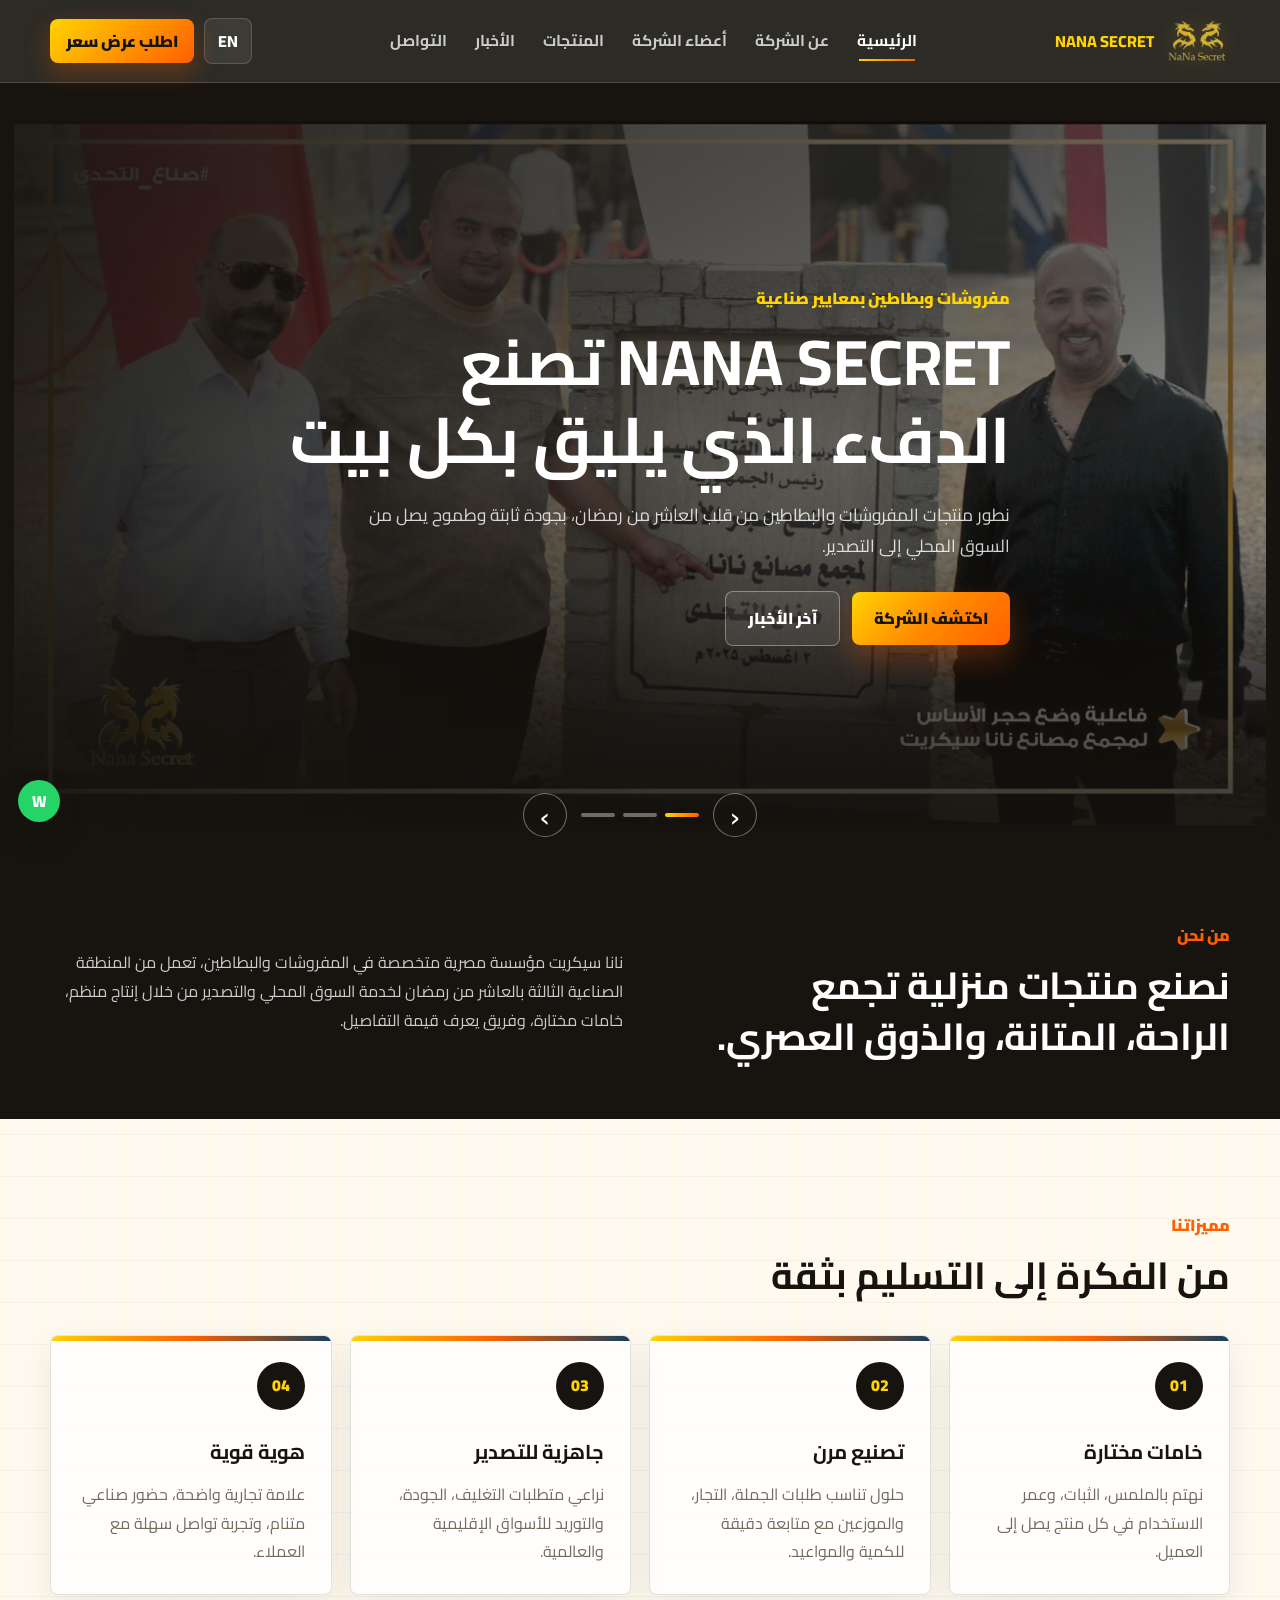
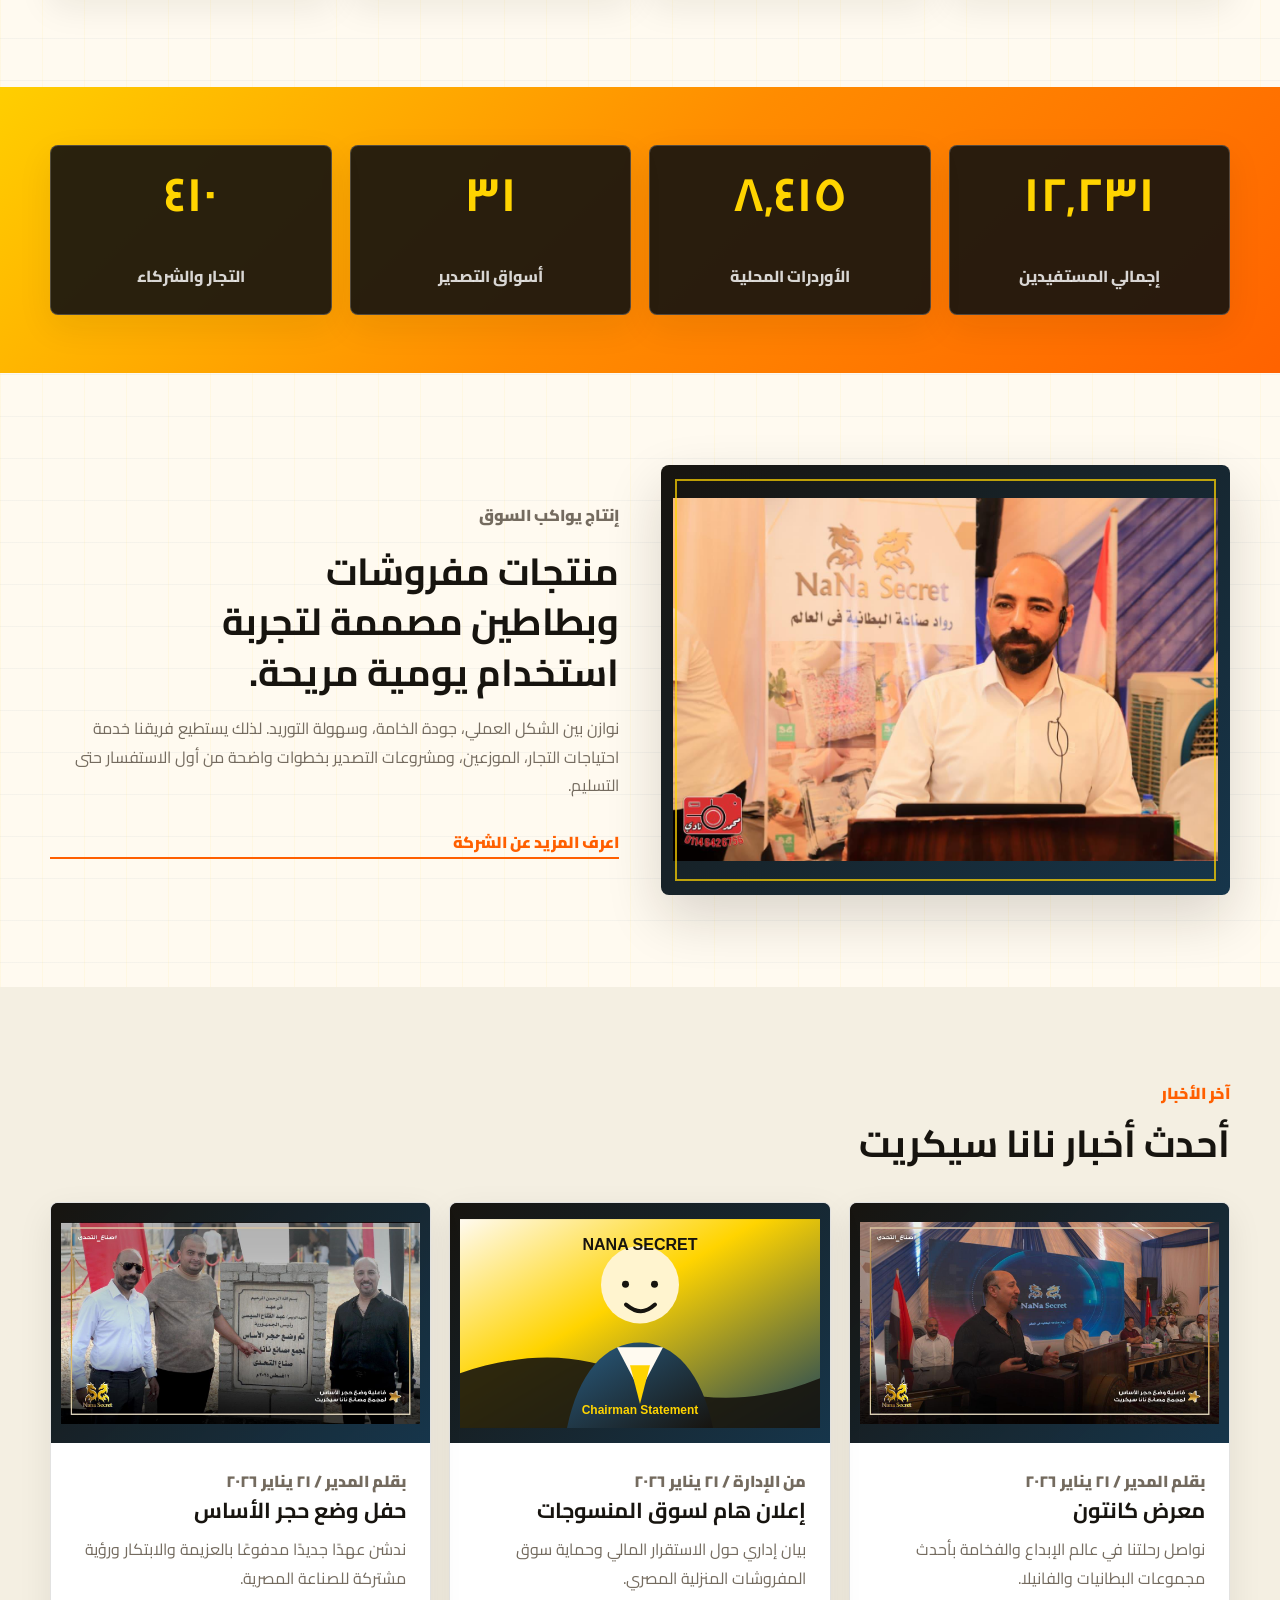
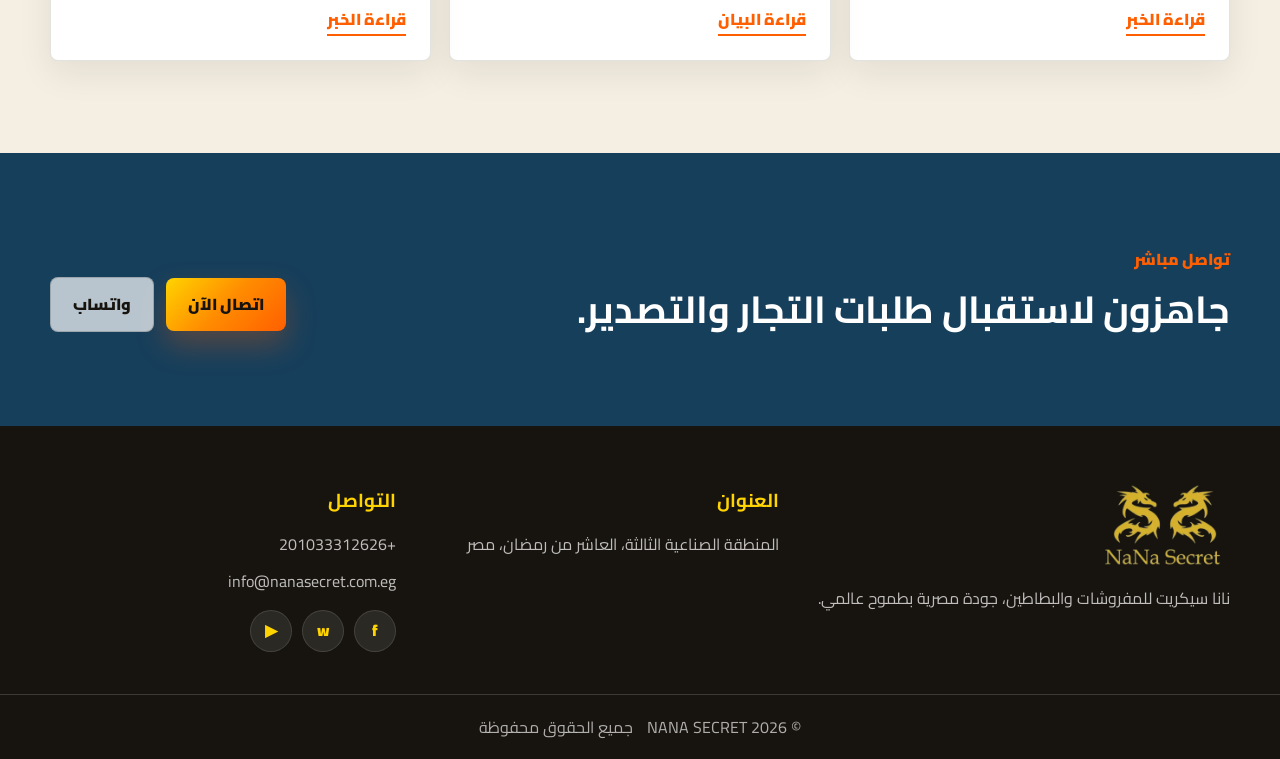
==== index.html @ f5d18d55 "Add files via upload" ====
﻿<!DOCTYPE html>
<html lang="ar" dir="rtl">
<head>
  <meta charset="UTF-8">
  <meta name="viewport" content="width=device-width, initial-scale=1.0">
  <meta name="description" content="NANA SECRET home textiles and blankets manufacturer in Egypt.">
  <title>NANA SECRET | الرئيسية</title>
  <link rel="icon" href="assets/images/logo.webp" type="image/webp">
  <link rel="stylesheet" href="assets/css/styles.css">
</head>
<body data-page="home">
  <a class="skip-link" href="#main" data-ar="تخطي إلى المحتوى" data-en="Skip to content">تخطي إلى المحتوى</a>

  <header class="site-header" data-site-header>
    <nav class="nav container" aria-label="Primary navigation">
      <a class="brand" href="index.html" aria-label="NANA SECRET home">
        <img src="assets/images/logo.webp" alt="NANA SECRET logo">
        <span>NANA SECRET</span>
      </a>

      <button class="menu-toggle" type="button" aria-controls="primary-menu" aria-expanded="false" data-menu-toggle>
        <span></span>
        <span></span>
        <span></span>
      </button>

      <div class="nav-panel" id="primary-menu" data-nav-panel>
        <a class="nav-link active" href="index.html" data-ar="الرئيسية" data-en="Home">الرئيسية</a>
        <a class="nav-link" href="about.html" data-ar="عن الشركة" data-en="About">عن الشركة</a>
        <a class="nav-link" href="team.html" data-ar="أعضاء الشركة" data-en="Team">أعضاء الشركة</a>
        <a class="nav-link" href="products.html" data-ar="المنتجات" data-en="Products">المنتجات</a>
        <a class="nav-link" href="news.html" data-ar="الأخبار" data-en="News">الأخبار</a>
        <a class="nav-link" href="contact.html" data-ar="التواصل" data-en="Contact">التواصل</a>
      </div>

      <div class="nav-actions">
        <button class="lang-toggle" type="button" data-lang-toggle aria-label="Switch language">
          <span data-lang-label>EN</span>
        </button>
        <a class="nav-cta" href="contact.html" data-ar="اطلب عرض سعر" data-en="Request quote">اطلب عرض سعر</a>
      </div>
    </nav>
  </header>

  <main id="main">
    <section class="hero-slider" aria-label="NANA SECRET highlights" data-slider>
      <div class="hero-slide is-active" style="--hero-image: url('assets/images/event-1.jpg')">
        <img src="assets/images/event-1.jpg" alt="NANA SECRET foundation stone ceremony">
        <div class="hero-shade"></div>
        <div class="container hero-content reveal">
          <p class="eyebrow" data-ar="مفروشات وبطاطين بمعايير صناعية" data-en="Home textiles with industrial precision">مفروشات وبطاطين بمعايير صناعية</p>
          <h1 data-ar="NANA SECRET تصنع الدفء الذي يليق بكل بيت" data-en="NANA SECRET crafts warmth for every home">NANA SECRET تصنع الدفء الذي يليق بكل بيت</h1>
          <p class="hero-copy" data-ar="نطور منتجات المفروشات والبطاطين من قلب العاشر من رمضان، بجودة ثابتة وطموح يصل من السوق المحلي إلى التصدير." data-en="From 10th of Ramadan City, we develop bedding and blanket products with consistent quality and export-ready ambition.">نطور منتجات المفروشات والبطاطين من قلب العاشر من رمضان، بجودة ثابتة وطموح يصل من السوق المحلي إلى التصدير.</p>
          <div class="hero-actions">
            <a class="button primary" href="about.html" data-ar="اكتشف الشركة" data-en="Discover us">اكتشف الشركة</a>
            <a class="button ghost" href="news.html" data-ar="آخر الأخبار" data-en="Latest news">آخر الأخبار</a>
          </div>
        </div>
      </div>

      <div class="hero-slide" style="--hero-image: url('assets/images/event-2.jpg')">
        <img src="assets/images/event-2.jpg" alt="NANA SECRET industrial event presentation">
        <div class="hero-shade"></div>
        <div class="container hero-content">
          <p class="eyebrow" data-ar="رؤية توسع محلية ودولية" data-en="A vision for local and international growth">رؤية توسع محلية ودولية</p>
          <h1 data-ar="مجمع صناعي جديد يدعم مستقبل النسيج المصري" data-en="A new industrial complex supporting Egyptian textiles">مجمع صناعي جديد يدعم مستقبل النسيج المصري</h1>
          <p class="hero-copy" data-ar="نستثمر في الطاقة الإنتاجية، الجودة، وسلاسل التوريد لخدمة التجار والعملاء داخل مصر وخارجها." data-en="We invest in capacity, quality, and supply chains to serve traders and customers in Egypt and abroad.">نستثمر في الطاقة الإنتاجية، الجودة، وسلاسل التوريد لخدمة التجار والعملاء داخل مصر وخارجها.</p>
          <div class="hero-actions">
            <a class="button primary" href="contact.html" data-ar="تواصل معنا" data-en="Contact us">تواصل معنا</a>
            <a class="button ghost" href="#features" data-ar="مميزاتنا" data-en="Our strengths">مميزاتنا</a>
          </div>
        </div>
      </div>

      <div class="hero-slide" style="--hero-image: url('assets/images/event-8.jpg')">
        <img src="assets/images/event-8.jpg" alt="NANA SECRET event entrance">
        <div class="hero-shade"></div>
        <div class="container hero-content">
          <p class="eyebrow" data-ar="جودة تليق باسم نانا سيكريت" data-en="Quality worthy of NANA SECRET">جودة تليق باسم نانا سيكريت</p>
          <h1 data-ar="تصميمات عصرية وخدمة مرنة للتجار والموزعين" data-en="Modern designs and flexible service for traders">تصميمات عصرية وخدمة مرنة للتجار والموزعين</h1>
          <p class="hero-copy" data-ar="نقرب المنتج المناسب من العميل المناسب، بتوريد سريع وحلول تصنيع تناسب احتياج السوق." data-en="We connect the right product to the right customer through fast supply and market-fit manufacturing solutions.">نقرب المنتج المناسب من العميل المناسب، بتوريد سريع وحلول تصنيع تناسب احتياج السوق.</p>
          <div class="hero-actions">
            <a class="button primary" href="contact.html" data-ar="ابدأ التعاون" data-en="Start partnership">ابدأ التعاون</a>
            <a class="button ghost" href="about.html" data-ar="تعرف علينا" data-en="Learn more">تعرف علينا</a>
          </div>
        </div>
      </div>

      <div class="hero-controls" aria-label="Slider controls">
        <button class="slider-arrow" type="button" data-slider-prev aria-label="Previous slide">‹</button>
        <div class="slider-dots" data-slider-dots></div>
        <button class="slider-arrow" type="button" data-slider-next aria-label="Next slide">›</button>
      </div>
    </section>

    <section class="section intro-band">
      <div class="container intro-grid">
        <div class="intro-copy reveal">
          <p class="section-kicker" data-ar="من نحن" data-en="Who we are">من نحن</p>
          <h2 data-ar="نصنع منتجات منزلية تجمع الراحة، المتانة، والذوق العصري." data-en="We make home textile products that combine comfort, durability, and modern taste.">نصنع منتجات منزلية تجمع الراحة، المتانة، والذوق العصري.</h2>
        </div>
        <p class="intro-text reveal" data-ar="نانا سيكريت مؤسسة مصرية متخصصة في المفروشات والبطاطين، تعمل من المنطقة الصناعية الثالثة بالعاشر من رمضان لخدمة السوق المحلي والتصدير من خلال إنتاج منظم، خامات مختارة، وفريق يعرف قيمة التفاصيل." data-en="NANA SECRET is an Egyptian company specializing in bedding and blankets, operating from the Third Industrial Area in 10th of Ramadan City to serve local and export markets through disciplined production, selected materials, and a detail-driven team.">نانا سيكريت مؤسسة مصرية متخصصة في المفروشات والبطاطين، تعمل من المنطقة الصناعية الثالثة بالعاشر من رمضان لخدمة السوق المحلي والتصدير من خلال إنتاج منظم، خامات مختارة، وفريق يعرف قيمة التفاصيل.</p>
      </div>
    </section>

    <section class="section" id="features">
      <div class="container">
        <div class="section-heading reveal">
          <p class="section-kicker" data-ar="مميزاتنا" data-en="Our strengths">مميزاتنا</p>
          <h2 data-ar="من الفكرة إلى التسليم بثقة" data-en="From concept to delivery with confidence">من الفكرة إلى التسليم بثقة</h2>
        </div>

        <div class="feature-grid">
          <article class="feature-card reveal">
            <span class="feature-icon">01</span>
            <h3 data-ar="خامات مختارة" data-en="Selected materials">خامات مختارة</h3>
            <p data-ar="نهتم بالملمس، الثبات، وعمر الاستخدام في كل منتج يصل إلى العميل." data-en="We care about touch, consistency, and long product life in every item delivered.">نهتم بالملمس، الثبات، وعمر الاستخدام في كل منتج يصل إلى العميل.</p>
          </article>
          <article class="feature-card reveal">
            <span class="feature-icon">02</span>
            <h3 data-ar="تصنيع مرن" data-en="Flexible manufacturing">تصنيع مرن</h3>
            <p data-ar="حلول تناسب طلبات الجملة، التجار، والموزعين مع متابعة دقيقة للكمية والمواعيد." data-en="Solutions for wholesale, traders, and distributors with close tracking of quantity and dates.">حلول تناسب طلبات الجملة، التجار، والموزعين مع متابعة دقيقة للكمية والمواعيد.</p>
          </article>
          <article class="feature-card reveal">
            <span class="feature-icon">03</span>
            <h3 data-ar="جاهزية للتصدير" data-en="Export readiness">جاهزية للتصدير</h3>
            <p data-ar="نراعي متطلبات التغليف، الجودة، والتوريد للأسواق الإقليمية والعالمية." data-en="We support packaging, quality, and supply requirements for regional and global markets.">نراعي متطلبات التغليف، الجودة، والتوريد للأسواق الإقليمية والعالمية.</p>
          </article>
          <article class="feature-card reveal">
            <span class="feature-icon">04</span>
            <h3 data-ar="هوية قوية" data-en="Strong identity">هوية قوية</h3>
            <p data-ar="علامة تجارية واضحة، حضور صناعي متنام، وتجربة تواصل سهلة مع العملاء." data-en="A clear brand, growing industrial presence, and simple communication with customers.">علامة تجارية واضحة، حضور صناعي متنام، وتجربة تواصل سهلة مع العملاء.</p>
          </article>
        </div>
      </div>
    </section>

    <section class="stats-section section">
      <div class="container stats-grid">
        <div class="stat-card reveal">
          <strong class="counter" data-target="12500">0</strong>
          <span data-ar="إجمالي المستفيدين" data-en="Total beneficiaries">إجمالي المستفيدين</span>
        </div>
        <div class="stat-card reveal">
          <strong class="counter" data-target="8600">0</strong>
          <span data-ar="الأوردرات المحلية" data-en="Local orders">الأوردرات المحلية</span>
        </div>
        <div class="stat-card reveal">
          <strong class="counter" data-target="32">0</strong>
          <span data-ar="أسواق التصدير" data-en="Export markets">أسواق التصدير</span>
        </div>
        <div class="stat-card reveal">
          <strong class="counter" data-target="420">0</strong>
          <span data-ar="التجار والشركاء" data-en="Traders and partners">التجار والشركاء</span>
        </div>
      </div>
    </section>

    <section class="section">
      <div class="container split-section">
        <div class="split-media reveal">
          <img src="assets/images/event-3.jpg" alt="NANA SECRET presentation">
        </div>
        <div class="split-copy reveal">
          <p class="section-kicker" data-ar="إنتاج يواكب السوق" data-en="Production that follows the market">إنتاج يواكب السوق</p>
          <h2 data-ar="منتجات مفروشات وبطاطين مصممة لتجربة استخدام يومية مريحة." data-en="Bedding and blanket products designed for everyday comfort.">منتجات مفروشات وبطاطين مصممة لتجربة استخدام يومية مريحة.</h2>
          <p data-ar="نوازن بين الشكل العملي، جودة الخامة، وسهولة التوريد. لذلك يستطيع فريقنا خدمة احتياجات التجار، الموزعين، ومشروعات التصدير بخطوات واضحة من أول الاستفسار حتى التسليم." data-en="We balance practical design, material quality, and ease of supply. That lets our team support traders, distributors, and export projects from the first inquiry to final delivery.">نوازن بين الشكل العملي، جودة الخامة، وسهولة التوريد. لذلك يستطيع فريقنا خدمة احتياجات التجار، الموزعين، ومشروعات التصدير بخطوات واضحة من أول الاستفسار حتى التسليم.</p>
          <a class="text-link" href="about.html" data-ar="اعرف المزيد عن الشركة" data-en="More about the company">اعرف المزيد عن الشركة</a>
        </div>
      </div>
    </section>

    <section class="section news-preview">
      <div class="container">
        <div class="section-heading reveal">
          <p class="section-kicker" data-ar="آخر الأخبار" data-en="Latest news">آخر الأخبار</p>
          <h2 data-ar="أحدث أخبار نانا سيكريت" data-en="Latest NANA SECRET updates">أحدث أخبار نانا سيكريت</h2>
        </div>

        <div class="latest-news-grid">
          <article class="latest-news-card reveal">
            <img src="assets/images/event-2.jpg" alt="NANA SECRET Canton Fair">
            <div>
              <p class="meta" data-ar="بقلم المدير / ٢١ يناير ٢٠٢٦" data-en="By Manager / January 21, 2026">بقلم المدير / ٢١ يناير ٢٠٢٦</p>
              <h3 data-ar="معرض كانتون" data-en="Canton Fair">معرض كانتون</h3>
              <p data-ar="نواصل رحلتنا في عالم الإبداع والفخامة بأحدث مجموعات البطانيات والفانيلا." data-en="We continue our journey of creativity and luxury with the latest blanket and flannel collections.">نواصل رحلتنا في عالم الإبداع والفخامة بأحدث مجموعات البطانيات والفانيلا.</p>
              <a class="text-link" href="news.html#canton-fair" data-ar="قراءة الخبر" data-en="Read story">قراءة الخبر</a>
            </div>
          </article>

          <article class="latest-news-card reveal">
            <img src="assets/images/news-chairman.svg" alt="NANA SECRET market statement">
            <div>
              <p class="meta" data-ar="من الإدارة / ٢١ يناير ٢٠٢٦" data-en="From Management / January 21, 2026">من الإدارة / ٢١ يناير ٢٠٢٦</p>
              <h3 data-ar="إعلان هام لسوق المنسوجات" data-en="Important market announcement">إعلان هام لسوق المنسوجات</h3>
              <p data-ar="بيان إداري حول الاستقرار المالي وحماية سوق المفروشات المنزلية المصري." data-en="A management statement on financial stability and protecting Egypt's home furnishings market.">بيان إداري حول الاستقرار المالي وحماية سوق المفروشات المنزلية المصري.</p>
              <a class="text-link" href="news.html#market-statement" data-ar="قراءة البيان" data-en="Read statement">قراءة البيان</a>
            </div>
          </article>

          <article class="latest-news-card reveal">
            <img src="assets/images/event-1.jpg" alt="Foundation stone ceremony">
            <div>
              <p class="meta" data-ar="بقلم المدير / ٢١ يناير ٢٠٢٦" data-en="By Manager / January 21, 2026">بقلم المدير / ٢١ يناير ٢٠٢٦</p>
              <h3 data-ar="حفل وضع حجر الأساس" data-en="Foundation stone ceremony">حفل وضع حجر الأساس</h3>
              <p data-ar="ندشن عهدًا جديدًا مدفوعًا بالعزيمة والابتكار ورؤية مشتركة للصناعة المصرية." data-en="Launching a new era driven by determination, innovation, and a shared vision for Egyptian industry.">ندشن عهدًا جديدًا مدفوعًا بالعزيمة والابتكار ورؤية مشتركة للصناعة المصرية.</p>
              <a class="text-link" href="news.html#foundation-stone" data-ar="قراءة الخبر" data-en="Read story">قراءة الخبر</a>
            </div>
          </article>
        </div>
      </div>
    </section>

    <section class="section contact-strip">
      <div class="container contact-strip-inner reveal">
        <div>
          <p class="section-kicker" data-ar="تواصل مباشر" data-en="Direct contact">تواصل مباشر</p>
          <h2 data-ar="جاهزون لاستقبال طلبات التجار والتصدير." data-en="Ready for traders and export inquiries.">جاهزون لاستقبال طلبات التجار والتصدير.</h2>
        </div>
        <div class="contact-strip-actions">
          <a class="button primary" href="tel:+201033312626" data-ar="اتصال الآن" data-en="Call now">اتصال الآن</a>
          <a class="button ghost-dark" href="https://wa.me/201091597606" target="_blank" rel="noopener" data-ar="واتساب" data-en="WhatsApp">واتساب</a>
        </div>
      </div>
    </section>
  </main>

  <footer class="site-footer">
    <div class="container footer-grid">
      <div class="footer-brand">
        <img src="assets/images/logo.webp" alt="NANA SECRET logo">
        <p data-ar="نانا سيكريت للمفروشات والبطاطين، جودة مصرية بطموح عالمي." data-en="NANA SECRET for bedding and blankets, Egyptian quality with global ambition.">نانا سيكريت للمفروشات والبطاطين، جودة مصرية بطموح عالمي.</p>
      </div>
      <div>
        <h3 data-ar="العنوان" data-en="Address">العنوان</h3>
        <p data-ar="المنطقة الصناعية الثالثة، العاشر من رمضان، مصر" data-en="8, Al Sheriff Section, Third Industrial Area, 10th of Ramadan, Al Sharqia, Egypt">المنطقة الصناعية الثالثة، العاشر من رمضان، مصر</p>
      </div>
      <div>
        <h3 data-ar="التواصل" data-en="Contact">التواصل</h3>
        <p><a href="tel:+201033312626">+201033312626</a></p>
        <p><a href="mailto:info@nanasecret.com.eg">info@nanasecret.com.eg</a></p>
        <div class="socials" aria-label="Social links">
          <a href="https://www.facebook.com/nana.secret.eg?locale=ar_AR" target="_blank" rel="noopener" aria-label="Facebook"><span>f</span></a>
          <a href="https://wa.me/201091597606" target="_blank" rel="noopener" aria-label="WhatsApp"><span>w</span></a>
          <a href="https://www.youtube.com/@emad565658" target="_blank" rel="noopener" aria-label="YouTube"><span>▶</span></a>
        </div>
      </div>
    </div>
    <div class="footer-bottom">
      <span>© <span data-year></span> NANA SECRET</span>
      <span data-ar="جميع الحقوق محفوظة" data-en="All rights reserved">جميع الحقوق محفوظة</span>
    </div>
  </footer>

  <a class="whatsapp-float" href="https://wa.me/201091597606" target="_blank" rel="noopener" aria-label="WhatsApp">W</a>
  <button class="scroll-top" type="button" data-scroll-top aria-label="Back to top">↑</button>

  <script src="assets/js/main.js"></script>
</body>
</html>
---- assets/css/styles.css ----
@import url("https://fonts.googleapis.com/css2?family=Cairo:wght@400;500;600;700;800;900&display=swap");

:root {
  --gold: #ffd400;
  --amber: #ffc300;
  --orange: #ff8c00;
  --deep-orange: #ff5f00;
  --ink: #17140f;
  --ink-soft: #2b261c;
  --blue-ink: #163f5c;
  --paper: #fffaf0;
  --paper-strong: #ffffff;
  --muted: #746b5f;
  --line: rgba(23, 20, 15, 0.12);
  --line-light: rgba(255, 255, 255, 0.16);
  --shadow: 0 22px 55px rgba(23, 20, 15, 0.16);
  --radius: 8px;
  --container: 1180px;
  --header-height: 82px;
}

*,
*::before,
*::after {
  box-sizing: border-box;
}

html {
  scroll-behavior: smooth;
}

body {
  margin: 0;
  font-family: "Cairo", "Tajawal", "Noto Kufi Arabic", "Segoe UI", Tahoma, Arial, sans-serif;
  color: var(--ink);
  background:
    linear-gradient(90deg, rgba(255, 212, 0, 0.06) 1px, transparent 1px),
    linear-gradient(180deg, rgba(22, 63, 92, 0.04) 1px, transparent 1px),
    var(--paper);
  background-size: 42px 42px, 42px 42px, auto;
  line-height: 1.8;
  overflow-x: hidden;
  letter-spacing: 0;
  text-rendering: optimizeLegibility;
  -webkit-font-smoothing: antialiased;
  -moz-osx-font-smoothing: grayscale;
}

body.lang-en {
  font-family: "Segoe UI", Arial, sans-serif;
}

body.modal-open,
body.nav-open {
  overflow: hidden;
}

img {
  max-width: 100%;
  display: block;
}

a {
  color: inherit;
  text-decoration: none;
}

button,
input,
textarea {
  font: inherit;
}

button {
  cursor: pointer;
}

.container {
  width: min(calc(100% - 32px), var(--container));
  margin-inline: auto;
}

.skip-link {
  position: fixed;
  inset-inline-start: 16px;
  top: 12px;
  z-index: 1000;
  transform: translateY(-140%);
  background: var(--ink);
  color: var(--gold);
  padding: 10px 16px;
  border-radius: var(--radius);
}

.skip-link:focus {
  transform: translateY(0);
}

.site-header {
  position: sticky;
  top: 0;
  z-index: 100;
  min-height: var(--header-height);
  background: rgba(23, 20, 15, 0.9);
  color: #fff;
  border-bottom: 1px solid var(--line-light);
  backdrop-filter: blur(18px);
  -webkit-backdrop-filter: blur(18px);
}

.site-header.is-scrolled {
  box-shadow: 0 12px 35px rgba(0, 0, 0, 0.22);
}

.nav {
  min-height: var(--header-height);
  display: flex;
  align-items: center;
  justify-content: space-between;
  gap: 16px;
}

.brand {
  display: inline-flex;
  align-items: center;
  gap: 12px;
  min-width: max-content;
  font-weight: 800;
  color: var(--gold);
}

.brand img {
  width: 64px;
  height: 48px;
  object-fit: contain;
  filter: drop-shadow(0 4px 12px rgba(255, 212, 0, 0.22));
}

.brand span {
  font-size: 1rem;
  line-height: 1;
}

.nav-panel {
  display: flex;
  align-items: center;
  justify-content: center;
  gap: 6px;
  flex: 1;
}

.nav-link {
  position: relative;
  padding: 10px 11px;
  color: rgba(255, 255, 255, 0.76);
  font-weight: 700;
  font-size: 0.98rem;
  transition: color 0.25s ease;
}

.nav-link::after {
  content: "";
  position: absolute;
  inset-inline: 13px;
  bottom: 4px;
  height: 2px;
  background: linear-gradient(90deg, var(--gold), var(--deep-orange));
  transform: scaleX(0);
  transform-origin: center;
  transition: transform 0.25s ease;
}

.nav-link:hover,
.nav-link.active {
  color: #fff;
}

.nav-link:hover::after,
.nav-link.active::after {
  transform: scaleX(1);
}

.nav-actions {
  display: flex;
  align-items: center;
  gap: 10px;
}

.lang-toggle,
.menu-toggle {
  border: 1px solid var(--line-light);
  background: rgba(255, 255, 255, 0.08);
  color: #fff;
}

.lang-toggle {
  min-width: 48px;
  min-height: 42px;
  padding: 8px 12px;
  border-radius: var(--radius);
  font-weight: 800;
}

.menu-toggle {
  display: none;
  width: 46px;
  height: 42px;
  border-radius: var(--radius);
  align-items: center;
  justify-content: center;
  flex-direction: column;
  gap: 5px;
}

.menu-toggle span {
  width: 20px;
  height: 2px;
  background: #fff;
  transition: transform 0.25s ease, opacity 0.25s ease;
}

.nav-open .menu-toggle span:nth-child(1) {
  transform: translateY(7px) rotate(45deg);
}

.nav-open .menu-toggle span:nth-child(2) {
  opacity: 0;
}

.nav-open .menu-toggle span:nth-child(3) {
  transform: translateY(-7px) rotate(-45deg);
}

.nav-cta {
  min-height: 42px;
  display: inline-flex;
  align-items: center;
  justify-content: center;
  padding: 8px 16px;
  border-radius: var(--radius);
  background: linear-gradient(135deg, var(--gold), var(--deep-orange));
  color: var(--ink);
  font-weight: 900;
  box-shadow: 0 10px 26px rgba(255, 95, 0, 0.28);
}

.hero-slider {
  position: relative;
  min-height: 640px;
  height: calc(100vh - 46px);
  max-height: 780px;
  overflow: hidden;
  background: var(--ink);
}

.hero-slide {
  position: absolute;
  inset: 0;
  display: grid;
  align-items: center;
  opacity: 0;
  visibility: hidden;
  transition: opacity 0.9s ease, visibility 0.9s ease, transform 1.1s ease;
  transform: scale(1.02);
}

.hero-slide::before,
.page-hero::before {
  content: "";
  position: absolute;
  inset: -28px;
  background-image:
    linear-gradient(rgba(23, 20, 15, 0.42), rgba(23, 20, 15, 0.42)),
    var(--hero-image);
  background-size: cover;
  background-position: center;
  filter: blur(18px);
  transform: scale(1.04);
  opacity: 0.9;
}

.hero-slide.is-active {
  opacity: 1;
  visibility: visible;
  transform: scale(1);
}

.hero-slide img,
.page-hero img {
  position: absolute;
  inset: 0;
  width: 100%;
  height: 100%;
  object-fit: contain;
  object-position: center;
  padding: 14px;
  z-index: 1;
}

.hero-shade,
.page-hero-shade {
  position: absolute;
  inset: 0;
  z-index: 2;
  background:
    linear-gradient(90deg, rgba(23, 20, 15, 0.92), rgba(23, 20, 15, 0.56), rgba(23, 20, 15, 0.34)),
    linear-gradient(0deg, rgba(23, 20, 15, 0.74), rgba(23, 20, 15, 0.08) 54%, rgba(23, 20, 15, 0.35));
}

html[dir="ltr"] .hero-shade,
html[dir="ltr"] .page-hero-shade {
  background:
    linear-gradient(270deg, rgba(23, 20, 15, 0.92), rgba(23, 20, 15, 0.56), rgba(23, 20, 15, 0.34)),
    linear-gradient(0deg, rgba(23, 20, 15, 0.74), rgba(23, 20, 15, 0.08) 54%, rgba(23, 20, 15, 0.35));
}

.hero-content,
.page-hero-content {
  position: relative;
  z-index: 2;
  color: #fff;
  max-width: 740px;
  padding-block: 80px 96px;
}

.eyebrow,
.section-kicker,
.meta {
  color: var(--deep-orange);
  font-weight: 900;
  margin: 0 0 10px;
}

.hero-content .eyebrow,
.page-hero-content .eyebrow {
  color: var(--gold);
}

.hero-content h1,
.page-hero h1 {
  margin: 0;
  font-size: 4rem;
  line-height: 1.22;
  text-wrap: balance;
}

.hero-copy {
  max-width: 650px;
  color: rgba(255, 255, 255, 0.82);
  font-size: 1.08rem;
  margin: 20px 0 0;
}

.hero-actions,
.contact-strip-actions {
  display: flex;
  align-items: center;
  gap: 12px;
  flex-wrap: wrap;
  margin-top: 30px;
}

.button {
  min-height: 48px;
  display: inline-flex;
  align-items: center;
  justify-content: center;
  gap: 8px;
  border: 0;
  border-radius: var(--radius);
  padding: 12px 22px;
  font-weight: 900;
  transition: transform 0.25s ease, box-shadow 0.25s ease, background 0.25s ease;
}

.button:hover {
  transform: translateY(-2px);
}

.button.primary {
  color: var(--ink);
  background: linear-gradient(135deg, var(--gold), var(--orange), var(--deep-orange));
  box-shadow: 0 14px 30px rgba(255, 95, 0, 0.28);
}

.button.secondary {
  color: #fff;
  background: var(--ink);
}

.button.ghost {
  color: #fff;
  border: 1px solid rgba(255, 255, 255, 0.35);
  background: rgba(255, 255, 255, 0.08);
}

.button.ghost-dark {
  color: var(--ink);
  border: 1px solid rgba(23, 20, 15, 0.18);
  background: rgba(255, 255, 255, 0.7);
}

.text-link {
  display: inline-flex;
  color: var(--deep-orange);
  font-weight: 900;
  border-bottom: 2px solid currentColor;
  margin-top: 12px;
}

.hero-controls {
  position: absolute;
  z-index: 4;
  inset-inline: 0;
  bottom: 26px;
  display: flex;
  align-items: center;
  justify-content: center;
  gap: 14px;
}

.slider-arrow {
  width: 44px;
  height: 44px;
  border-radius: 50%;
  border: 1px solid rgba(255, 255, 255, 0.38);
  color: #fff;
  background: rgba(23, 20, 15, 0.45);
  font-size: 2rem;
  line-height: 1;
}

.slider-dots {
  display: flex;
  gap: 8px;
}

.slider-dot {
  width: 34px;
  height: 4px;
  border: 0;
  border-radius: 999px;
  background: rgba(255, 255, 255, 0.38);
  padding: 0;
}

.slider-dot.is-active {
  background: linear-gradient(90deg, var(--gold), var(--deep-orange));
}

.section {
  padding: 92px 0;
}

.intro-band {
  background: var(--ink);
  color: #fff;
  padding: 58px 0;
}

.intro-grid {
  display: grid;
  grid-template-columns: 1fr 1fr;
  gap: 34px;
  align-items: center;
}

.intro-copy h2,
.section-heading h2,
.split-copy h2,
.contact-strip h2,
.contact-details h2,
.contact-form h2 {
  margin: 0;
  line-height: 1.35;
  font-size: 2.35rem;
  text-wrap: balance;
}

.intro-text {
  margin: 0;
  color: rgba(255, 255, 255, 0.78);
}

.section-heading {
  max-width: 760px;
  margin-bottom: 34px;
}

.feature-grid,
.cards-three,
.stats-grid {
  display: grid;
  gap: 18px;
}

.feature-grid {
  grid-template-columns: repeat(4, 1fr);
}

.feature-card,
.value-card,
.stat-card,
.article-card,
.article-aside,
.contact-form,
.map-card,
.contact-list a {
  border-radius: var(--radius);
  border: 1px solid var(--line);
  background: rgba(255, 255, 255, 0.82);
  box-shadow: 0 12px 35px rgba(23, 20, 15, 0.08);
}

.feature-card,
.value-card {
  padding: 26px;
  min-height: 260px;
  position: relative;
  overflow: hidden;
}

.feature-card::before,
.value-card::before {
  content: "";
  position: absolute;
  inset-inline: 0;
  top: 0;
  height: 5px;
  background: linear-gradient(90deg, var(--gold), var(--deep-orange), var(--blue-ink));
}

.feature-icon {
  width: 48px;
  height: 48px;
  display: inline-flex;
  align-items: center;
  justify-content: center;
  border-radius: 50%;
  background: var(--ink);
  color: var(--gold);
  font-weight: 900;
  margin-bottom: 24px;
}

.feature-card h3,
.value-card h3,
.timeline-item h3 {
  margin: 0 0 10px;
  font-size: 1.25rem;
}

.feature-card p,
.value-card p,
.timeline-item p,
.split-copy p,
.contact-details p,
.article-card p,
.article-aside p {
  color: var(--muted);
  margin: 0;
}

.stats-section {
  background:
    linear-gradient(135deg, rgba(255, 212, 0, 0.92), rgba(255, 140, 0, 0.92), rgba(255, 95, 0, 0.92)),
    var(--orange);
  padding: 58px 0;
}

.stats-grid {
  grid-template-columns: repeat(4, 1fr);
}

.stat-card {
  min-height: 170px;
  display: grid;
  place-items: center;
  text-align: center;
  background: rgba(23, 20, 15, 0.92);
  color: #fff;
  border-color: rgba(255, 255, 255, 0.2);
}

.stat-card strong {
  display: block;
  color: var(--gold);
  font-size: 3rem;
  line-height: 1;
}

.stat-card span {
  color: rgba(255, 255, 255, 0.82);
  font-weight: 800;
}

.split-section {
  display: grid;
  grid-template-columns: 1fr 1fr;
  gap: 42px;
  align-items: center;
}

.split-media {
  position: relative;
  border-radius: var(--radius);
  overflow: hidden;
  min-height: 430px;
  box-shadow: var(--shadow);
  background:
    linear-gradient(135deg, rgba(23, 20, 15, 0.92), rgba(22, 63, 92, 0.78)),
    var(--ink);
}

.split-media::after {
  content: "";
  position: absolute;
  inset: 14px;
  border: 2px solid rgba(255, 212, 0, 0.72);
  pointer-events: none;
}

.split-media img {
  width: 100%;
  height: 100%;
  min-height: 430px;
  object-fit: contain;
  padding: 12px;
}

.split-copy {
  display: grid;
  gap: 16px;
}

.news-preview {
  background: #f4efe2;
}

.latest-news-grid {
  display: grid;
  grid-template-columns: repeat(3, 1fr);
  gap: 18px;
}

.latest-news-card {
  overflow: hidden;
  border-radius: var(--radius);
  border: 1px solid var(--line);
  background: var(--paper-strong);
  box-shadow: 0 12px 35px rgba(23, 20, 15, 0.08);
}

.latest-news-card img {
  width: 100%;
  height: 240px;
  object-fit: contain;
  padding: 10px;
  background:
    linear-gradient(135deg, rgba(23, 20, 15, 0.96), rgba(22, 63, 92, 0.78)),
    var(--ink);
}

.latest-news-card > div {
  padding: 24px;
}

.latest-news-card h3 {
  margin: 0 0 10px;
  font-size: 1.35rem;
  line-height: 1.35;
}

.latest-news-card p {
  margin: 0;
  color: var(--muted);
}

.news-card-large {
  display: grid;
  grid-template-columns: 0.95fr 1.05fr;
  gap: 0;
  overflow: hidden;
  border-radius: var(--radius);
  background: var(--paper-strong);
  box-shadow: var(--shadow);
}

.news-card-large img {
  width: 100%;
  height: 100%;
  min-height: 390px;
  object-fit: contain;
  padding: 12px;
  background:
    linear-gradient(135deg, rgba(23, 20, 15, 0.92), rgba(22, 63, 92, 0.78)),
    var(--ink);
}

.news-card-content {
  padding: 36px;
  display: grid;
  align-content: center;
  gap: 14px;
}

.news-card-content h3 {
  margin: 0;
  font-size: 2rem;
  line-height: 1.35;
}

.news-card-content p {
  margin: 0;
  color: var(--muted);
}

.contact-strip {
  background: var(--blue-ink);
  color: #fff;
}

.contact-strip-inner {
  display: flex;
  align-items: center;
  justify-content: space-between;
  gap: 28px;
}

.page-hero {
  position: relative;
  min-height: 440px;
  display: grid;
  align-items: end;
  overflow: hidden;
  background: var(--ink);
}

.page-hero-content {
  padding-block: 130px 74px;
  max-width: 860px;
}

.muted-section {
  background: #f4efe2;
}

.cards-three {
  grid-template-columns: repeat(3, 1fr);
}

.timeline {
  display: grid;
  grid-template-columns: repeat(4, 1fr);
  gap: 18px;
  counter-reset: timeline;
}

.timeline-item {
  position: relative;
  padding: 28px;
  border-radius: var(--radius);
  background: var(--ink);
  color: #fff;
  min-height: 230px;
  overflow: hidden;
}

.timeline-item::after {
  content: "";
  position: absolute;
  inset-inline: 0;
  bottom: 0;
  height: 6px;
  background: linear-gradient(90deg, var(--gold), var(--deep-orange));
}

.timeline-item span {
  color: var(--gold);
  font-weight: 900;
  display: inline-block;
  margin-bottom: 24px;
}

.timeline-item p {
  color: rgba(255, 255, 255, 0.72);
}

.article-layout {
  display: grid;
  grid-template-columns: minmax(0, 1fr) 330px;
  gap: 24px;
  align-items: start;
}

.news-page-layout {
  display: grid;
  grid-template-columns: minmax(0, 1fr) 330px;
  gap: 24px;
  align-items: start;
}

.news-stack {
  display: grid;
  gap: 24px;
}

.article-card,
.article-aside {
  padding: 34px;
}

.article-card h2 {
  margin: 0 0 18px;
  font-size: 2.25rem;
  line-height: 1.4;
  text-wrap: balance;
}

.article-card > p {
  margin-bottom: 18px;
}

.news-article {
  overflow: hidden;
}

.article-cover {
  min-height: 330px;
  margin: -34px -34px 28px;
  display: grid;
  place-items: center;
  background:
    linear-gradient(135deg, rgba(23, 20, 15, 0.96), rgba(22, 63, 92, 0.78)),
    var(--ink);
}

.article-cover img {
  width: 100%;
  height: 100%;
  max-height: 430px;
  min-height: 330px;
  object-fit: contain;
  padding: 12px;
}

.news-video {
  position: relative;
  width: 100%;
  aspect-ratio: 16 / 9;
  margin: 22px 0;
  overflow: hidden;
  border-radius: var(--radius);
  background:
    linear-gradient(135deg, rgba(23, 20, 15, 0.96), rgba(22, 63, 92, 0.82)),
    var(--ink);
  border: 1px solid rgba(23, 20, 15, 0.12);
}

.news-video iframe {
  position: absolute;
  inset: 0;
  width: 100%;
  height: 100%;
  border: 0;
}

.news-actions {
  display: flex;
  align-items: center;
  gap: 12px;
  flex-wrap: wrap;
  margin: 6px 0 20px;
}

.news-actions .expand-button {
  margin: 0;
}

.expand-button {
  display: inline-flex;
  align-items: center;
  justify-content: center;
  min-height: 44px;
  border: 0;
  border-radius: var(--radius);
  background: linear-gradient(135deg, var(--gold), var(--deep-orange));
  color: var(--ink);
  font-weight: 900;
  padding: 10px 18px;
  margin: 12px 0 20px;
}

.news-detail {
  max-height: 0;
  overflow: hidden;
  transition: max-height 0.45s ease, opacity 0.35s ease;
  opacity: 0;
}

.news-detail.is-open {
  opacity: 1;
}

.news-detail p + p {
  margin-top: 18px;
}

.statement-detail h3 {
  color: var(--ink);
  margin: 26px 0 10px;
  font-size: 1.25rem;
}

.statement-list {
  margin: 18px 0 0;
  padding-inline-start: 22px;
  color: var(--muted);
}

.statement-list li + li {
  margin-top: 8px;
}

.statement-signature {
  color: var(--ink) !important;
  font-weight: 900;
  margin-top: 24px !important;
}

.article-aside {
  position: sticky;
  top: 110px;
  text-align: center;
  background: var(--ink);
  color: #fff;
}

.article-aside img {
  width: 150px;
  margin: 0 auto 18px;
}

.article-aside h3 {
  margin: 0 0 8px;
  color: var(--gold);
}

.article-aside p {
  color: rgba(255, 255, 255, 0.76);
  margin-bottom: 20px;
}

.aside-links {
  display: grid;
  gap: 8px;
  margin: 18px 0;
}

.aside-links a {
  border: 1px solid rgba(255, 255, 255, 0.12);
  border-radius: var(--radius);
  padding: 10px 12px;
  color: rgba(255, 255, 255, 0.78);
  transition: color 0.25s ease, border-color 0.25s ease, background 0.25s ease;
}

.aside-links a:hover {
  color: var(--gold);
  border-color: rgba(255, 212, 0, 0.42);
  background: rgba(255, 255, 255, 0.06);
}

.team-grid {
  display: grid;
  grid-template-columns: repeat(5, minmax(180px, 1fr));
  gap: 18px;
}

.team-card {
  position: relative;
  overflow: hidden;
  border-radius: var(--radius);
  border: 1px solid var(--line);
  background: rgba(255, 255, 255, 0.86);
  box-shadow: 0 12px 35px rgba(23, 20, 15, 0.08);
  transition: transform 0.25s ease, box-shadow 0.25s ease;
  min-width: 0;
}

.team-card:hover {
  transform: translateY(-4px);
  box-shadow: var(--shadow);
}

.team-photo {
  min-height: 230px;
  display: grid;
  place-items: center;
  background:
    linear-gradient(135deg, rgba(23, 20, 15, 0.96), rgba(22, 63, 92, 0.78)),
    var(--ink);
}

.team-photo img {
  width: 100%;
  height: 100%;
  min-height: 230px;
  object-fit: contain;
  padding: 12px;
}

.team-info {
  padding: 22px;
}

.team-info span {
  display: inline-flex;
  color: var(--deep-orange);
  font-weight: 900;
  margin-bottom: 8px;
}

.team-info h3 {
  margin: 0 0 10px;
  font-size: 1.25rem;
  line-height: 1.35;
}

.team-info p {
  margin: 0;
  color: var(--muted);
  line-height: 1.7;
}

.strategy-grid {
  display: grid;
  grid-template-columns: repeat(3, 1fr);
  gap: 18px;
}

.strategy-card {
  position: relative;
  min-height: 280px;
  padding: 28px;
  overflow: hidden;
  border-radius: var(--radius);
  border: 1px solid var(--line);
  background: rgba(255, 255, 255, 0.86);
  box-shadow: 0 12px 35px rgba(23, 20, 15, 0.08);
}

.strategy-card::before {
  content: "";
  position: absolute;
  inset-inline: 0;
  top: 0;
  height: 5px;
  background: linear-gradient(90deg, var(--gold), var(--deep-orange), var(--blue-ink));
}

.strategy-card h3 {
  margin: 0 0 12px;
  font-size: 1.35rem;
}

.strategy-card p {
  margin: 0;
  color: var(--muted);
}

.products-section {
  background: #f4efe2;
}

.products-toolbar {
  display: grid;
  grid-template-columns: minmax(240px, 1fr) 180px 180px 180px auto;
  gap: 14px;
  align-items: end;
  padding: 18px;
  border-radius: var(--radius);
  border: 1px solid var(--line);
  background: rgba(255, 255, 255, 0.88);
  box-shadow: 0 12px 35px rgba(23, 20, 15, 0.08);
  margin-bottom: 18px;
}

.products-toolbar label {
  display: grid;
  gap: 8px;
  color: var(--ink);
  font-weight: 900;
}

.products-toolbar input,
.products-toolbar select {
  width: 100%;
  min-height: 48px;
  border: 1px solid rgba(23, 20, 15, 0.16);
  border-radius: var(--radius);
  background: #fff;
  color: var(--ink);
  padding: 10px 12px;
  outline: 0;
}

.products-toolbar input:focus,
.products-toolbar select:focus {
  border-color: var(--deep-orange);
  box-shadow: 0 0 0 4px rgba(255, 140, 0, 0.18);
}

.view-toggle {
  min-height: 48px;
  display: inline-grid;
  grid-template-columns: 1fr 1fr;
  gap: 6px;
  padding: 5px;
  border-radius: var(--radius);
  background: var(--ink);
}

.view-toggle button,
.products-meta button {
  border: 0;
  border-radius: calc(var(--radius) - 2px);
  font-weight: 900;
}

.view-toggle button {
  min-width: 76px;
  padding: 8px 12px;
  color: rgba(255, 255, 255, 0.72);
  background: transparent;
}

.view-toggle button.is-active {
  color: var(--ink);
  background: linear-gradient(135deg, var(--gold), var(--deep-orange));
}

.products-meta {
  display: flex;
  align-items: center;
  justify-content: space-between;
  gap: 14px;
  margin: 18px 0;
  color: var(--muted);
  font-weight: 900;
}

.products-meta button {
  min-height: 40px;
  padding: 8px 14px;
  background: var(--ink);
  color: var(--gold);
}

.products-grid {
  display: grid;
  grid-template-columns: repeat(var(--product-columns), minmax(0, 1fr));
  gap: 16px;
}

.product-card {
  display: grid;
  grid-template-rows: auto 1fr;
  overflow: hidden;
  border-radius: var(--radius);
  border: 1px solid var(--line);
  background: rgba(255, 255, 255, 0.9);
  box-shadow: 0 12px 35px rgba(23, 20, 15, 0.08);
  transition: transform 0.25s ease, box-shadow 0.25s ease, border-color 0.25s ease;
}

.product-card:hover {
  transform: translateY(-4px);
  border-color: rgba(255, 95, 0, 0.34);
  box-shadow: var(--shadow);
}

.product-image {
  position: relative;
  display: grid;
  place-items: center;
  height: clamp(170px, 15vw, 230px);
  overflow: hidden;
  background:
    linear-gradient(135deg, rgba(23, 20, 15, 0.96), rgba(22, 63, 92, 0.78)),
    var(--ink);
}

.product-image img {
  position: absolute;
  inset: 12px;
  width: calc(100% - 24px);
  height: calc(100% - 24px);
  object-fit: contain;
  display: block;
}

.product-body {
  position: relative;
  z-index: 2;
  min-height: 126px;
  padding: 24px 18px 20px;
  border-top: 5px solid var(--gold);
  background: rgba(255, 255, 255, 0.98);
}

.product-body h3 {
  margin: 0 0 8px;
  font-size: 1.12rem;
  line-height: 1.45;
  overflow-wrap: anywhere;
}

.product-body p {
  margin: 0;
  color: var(--muted);
  font-weight: 800;
}

.products-grid.is-list {
  grid-template-columns: 1fr;
}

.products-grid.is-list .product-card {
  display: grid;
  grid-template-columns: 220px minmax(0, 1fr);
  grid-template-rows: auto;
  align-items: stretch;
}

.products-grid.is-list .product-image {
  height: auto;
  min-height: 150px;
}

.products-grid.is-list .product-body {
  display: grid;
  align-content: center;
}

.products-empty {
  display: none;
  margin: 26px 0 0;
  padding: 22px;
  text-align: center;
  border-radius: var(--radius);
  background: rgba(255, 255, 255, 0.86);
  color: var(--muted);
  font-weight: 900;
}

.products-empty.is-visible {
  display: block;
}

.gallery-grid {
  display: grid;
  grid-template-columns: repeat(3, 1fr);
  gap: 16px;
}

.gallery-item {
  border: 0;
  padding: 0;
  border-radius: var(--radius);
  overflow: hidden;
  aspect-ratio: 16 / 10;
  background:
    linear-gradient(135deg, rgba(23, 20, 15, 0.96), rgba(22, 63, 92, 0.82)),
    var(--ink);
  box-shadow: 0 14px 34px rgba(23, 20, 15, 0.12);
  position: relative;
}

.gallery-item::after {
  content: "+";
  position: absolute;
  inset: auto 14px 14px auto;
  width: 38px;
  height: 38px;
  border-radius: 50%;
  display: grid;
  place-items: center;
  background: var(--gold);
  color: var(--ink);
  font-weight: 900;
  transform: translateY(12px);
  opacity: 0;
  transition: transform 0.25s ease, opacity 0.25s ease;
}

html[dir="ltr"] .gallery-item::after {
  inset: auto auto 14px 14px;
}

.gallery-item img {
  width: 100%;
  height: 100%;
  object-fit: contain;
  padding: 8px;
  transition: transform 0.45s ease, opacity 0.3s ease;
}

.gallery-item:hover img {
  transform: scale(1.06);
  opacity: 0.78;
}

.gallery-item:hover::after {
  transform: translateY(0);
  opacity: 1;
}

.gallery-modal {
  position: fixed;
  inset: 0;
  z-index: 200;
  display: none;
  align-items: center;
  justify-content: center;
  padding: 24px;
}

.gallery-modal.is-open {
  display: flex;
}

.gallery-backdrop {
  position: absolute;
  inset: 0;
  background: rgba(0, 0, 0, 0.78);
  animation: fadeIn 0.25s ease both;
}

.gallery-dialog {
  position: relative;
  z-index: 2;
  width: min(100%, 1000px);
  background: var(--ink);
  color: #fff;
  border-radius: var(--radius);
  overflow: hidden;
  box-shadow: 0 24px 80px rgba(0, 0, 0, 0.45);
  animation: modalIn 0.32s ease both;
}

.gallery-modal.is-closing .gallery-backdrop {
  animation: fadeOut 0.2s ease both;
}

.gallery-modal.is-closing .gallery-dialog {
  animation: modalOut 0.2s ease both;
}

.gallery-dialog img {
  width: 100%;
  max-height: 78vh;
  object-fit: contain;
  background: #050505;
}

.gallery-dialog p {
  margin: 0;
  padding: 14px 18px;
  text-align: center;
  color: rgba(255, 255, 255, 0.78);
}

.modal-close,
.modal-nav {
  position: absolute;
  z-index: 3;
  width: 42px;
  height: 42px;
  border: 0;
  border-radius: 50%;
  background: rgba(255, 255, 255, 0.92);
  color: var(--ink);
  font-size: 1.7rem;
  line-height: 1;
}

.modal-close {
  top: 14px;
  inset-inline-end: 14px;
}

.modal-nav {
  top: 50%;
  transform: translateY(-50%);
}

.modal-nav.prev {
  inset-inline-start: 14px;
}

.modal-nav.next {
  inset-inline-end: 14px;
}

.contact-layout {
  display: grid;
  grid-template-columns: 0.95fr 1.05fr;
  gap: 28px;
  align-items: start;
}

.contact-details {
  display: grid;
  gap: 18px;
}

.contact-list {
  display: grid;
  gap: 12px;
}

.contact-list a {
  min-height: 92px;
  display: grid;
  grid-template-columns: 50px 1fr;
  grid-template-areas:
    "icon title"
    "icon text";
  gap: 0 14px;
  align-items: center;
  padding: 18px;
  transition: transform 0.25s ease, border-color 0.25s ease;
}

.contact-list a:hover {
  transform: translateY(-2px);
  border-color: rgba(255, 95, 0, 0.38);
}

.contact-list span {
  grid-area: icon;
  width: 48px;
  height: 48px;
  border-radius: 50%;
  display: grid;
  place-items: center;
  background: var(--ink);
  color: var(--gold);
  font-weight: 900;
}

.contact-list strong {
  grid-area: title;
}

.contact-list em {
  grid-area: text;
  color: var(--muted);
  font-style: normal;
  overflow-wrap: anywhere;
}

.map-card {
  padding: 24px;
  min-height: 220px;
  display: grid;
  align-content: end;
  background:
    linear-gradient(135deg, rgba(23, 20, 15, 0.82), rgba(22, 63, 92, 0.7)),
    repeating-linear-gradient(45deg, rgba(255, 212, 0, 0.18) 0 2px, transparent 2px 22px);
  color: #fff;
}

.map-card span {
  color: var(--gold);
  font-weight: 900;
  font-size: 1.5rem;
}

.map-card p {
  color: rgba(255, 255, 255, 0.8);
  margin: 10px 0;
}

.contact-form {
  padding: 28px;
  display: grid;
  gap: 16px;
}

.contact-form label {
  display: grid;
  gap: 8px;
  color: var(--ink);
  font-weight: 800;
}

.contact-form input,
.contact-form textarea {
  width: 100%;
  border: 1px solid rgba(23, 20, 15, 0.16);
  border-radius: var(--radius);
  background: #fff;
  color: var(--ink);
  padding: 13px 14px;
  outline: 0;
  resize: vertical;
}

.contact-form input:focus,
.contact-form textarea:focus {
  border-color: var(--deep-orange);
  box-shadow: 0 0 0 4px rgba(255, 140, 0, 0.18);
}

.contact-form .is-invalid {
  border-color: #b00020;
}

.form-message {
  margin: 0;
  min-height: 28px;
  color: var(--deep-orange);
  font-weight: 800;
}

.site-footer {
  background: var(--ink);
  color: #fff;
  padding: 58px 0 0;
}

.footer-grid {
  display: grid;
  grid-template-columns: 1.2fr 1fr 1fr;
  gap: 36px;
}

.footer-brand img {
  width: 130px;
  margin-bottom: 16px;
}

.site-footer h3 {
  color: var(--gold);
  margin: 0 0 12px;
}

.site-footer p {
  margin: 0 0 8px;
  color: rgba(255, 255, 255, 0.72);
}

.site-footer a:hover {
  color: var(--gold);
}

.socials {
  display: flex;
  gap: 10px;
  margin-top: 14px;
}

.socials a,
.whatsapp-float,
.scroll-top {
  width: 42px;
  height: 42px;
  border-radius: 50%;
  display: inline-grid;
  place-items: center;
  font-weight: 900;
}

.socials a {
  background: rgba(255, 255, 255, 0.09);
  color: var(--gold);
  border: 1px solid rgba(255, 255, 255, 0.12);
}

.footer-bottom {
  margin-top: 42px;
  padding: 18px 16px;
  border-top: 1px solid var(--line-light);
  display: flex;
  justify-content: center;
  gap: 14px;
  color: rgba(255, 255, 255, 0.66);
}

.whatsapp-float,
.scroll-top {
  position: fixed;
  z-index: 90;
  inset-inline-end: 18px;
  border: 0;
  box-shadow: 0 12px 30px rgba(23, 20, 15, 0.22);
}

.whatsapp-float {
  bottom: 78px;
  background: #25d366;
  color: #fff;
}

.scroll-top {
  bottom: 24px;
  background: var(--ink);
  color: var(--gold);
  opacity: 0;
  transform: translateY(14px);
  pointer-events: none;
  transition: opacity 0.25s ease, transform 0.25s ease;
}

.scroll-top.is-visible {
  opacity: 1;
  transform: translateY(0);
  pointer-events: auto;
}

body.enhanced .reveal {
  opacity: 0;
  transform: translateY(24px);
  transition: opacity 0.65s ease, transform 0.65s ease;
}

body.enhanced .reveal.is-visible {
  opacity: 1;
  transform: translateY(0);
}

@keyframes fadeIn {
  from { opacity: 0; }
  to { opacity: 1; }
}

@keyframes fadeOut {
  from { opacity: 1; }
  to { opacity: 0; }
}

@keyframes modalIn {
  from {
    opacity: 0;
    transform: translateY(24px) scale(0.97);
  }
  to {
    opacity: 1;
    transform: translateY(0) scale(1);
  }
}

@keyframes modalOut {
  from {
    opacity: 1;
    transform: translateY(0) scale(1);
  }
  to {
    opacity: 0;
    transform: translateY(18px) scale(0.98);
  }
}

@media (max-width: 1050px) {
  .feature-grid,
  .stats-grid,
  .timeline,
  .team-grid,
  .latest-news-grid {
    grid-template-columns: repeat(2, 1fr);
  }

  .hero-content h1,
  .page-hero h1 {
    font-size: 3.2rem;
  }

  .article-layout,
  .news-page-layout,
  .contact-layout {
    grid-template-columns: 1fr;
  }

  .products-toolbar {
    grid-template-columns: 1fr 1fr;
  }

  .products-grid {
    grid-template-columns: repeat(3, minmax(0, 1fr));
  }

  .article-aside {
    position: relative;
    top: auto;
  }
}

@media (max-width: 1120px) and (min-width: 861px) {
  .brand span {
    display: none;
  }

  .nav-link {
    padding-inline: 8px;
    font-size: 0.93rem;
  }

  .nav-cta {
    padding-inline: 12px;
  }
}

@media (max-width: 860px) {
  :root {
    --header-height: 74px;
  }

  .nav {
    gap: 12px;
  }

  .menu-toggle {
    display: inline-flex;
    order: 3;
  }

  .nav-actions {
    margin-inline-start: auto;
  }

  .nav-cta {
    display: none;
  }

  .nav-panel {
    position: fixed;
    inset: var(--header-height) 0 auto 0;
    display: grid;
    gap: 0;
    background: rgba(23, 20, 15, 0.98);
    border-bottom: 1px solid var(--line-light);
    padding: 12px 16px 20px;
    transform: translateY(-115%);
    opacity: 0;
    pointer-events: none;
    transition: transform 0.3s ease, opacity 0.3s ease;
  }

  .nav-open .nav-panel {
    transform: translateY(0);
    opacity: 1;
    pointer-events: auto;
  }

  .nav-link {
    min-height: 48px;
    display: flex;
    align-items: center;
    border-bottom: 1px solid rgba(255, 255, 255, 0.08);
  }

  .hero-slider {
    min-height: 590px;
    height: auto;
  }

  .hero-content,
  .page-hero-content {
    padding-block: 84px 88px;
  }

  .hero-content h1,
  .page-hero h1 {
    font-size: 2.65rem;
  }

  .intro-grid,
  .split-section,
  .news-card-large,
  .footer-grid {
    grid-template-columns: 1fr;
  }

  .split-media,
  .split-media img,
  .news-card-large img,
  .article-cover,
  .article-cover img {
    min-height: 320px;
  }

  .gallery-grid,
  .cards-three {
    grid-template-columns: repeat(2, 1fr);
  }

  .products-grid {
    grid-template-columns: repeat(2, minmax(0, 1fr));
  }

  .contact-strip-inner {
    align-items: flex-start;
    flex-direction: column;
  }
}

@media (max-width: 620px) {
  .container {
    width: min(calc(100% - 24px), var(--container));
  }

  .brand img {
    width: 56px;
    height: 42px;
  }

  .brand span {
    font-size: 0.9rem;
  }

  .lang-toggle {
    min-width: 44px;
  }

  .hero-content h1,
  .page-hero h1 {
    font-size: 2.15rem;
  }

  .hero-copy {
    font-size: 1rem;
  }

  .section {
    padding: 68px 0;
  }

  .intro-copy h2,
  .section-heading h2,
  .split-copy h2,
  .contact-strip h2,
  .contact-details h2,
  .contact-form h2,
  .news-card-content h3,
  .article-card h2 {
    font-size: 1.75rem;
  }

  .feature-grid,
  .stats-grid,
  .timeline,
  .gallery-grid,
  .cards-three,
  .latest-news-grid,
  .team-grid,
  .strategy-grid {
    grid-template-columns: 1fr;
  }

  .feature-card,
  .value-card {
    min-height: auto;
  }

  .stat-card strong {
    font-size: 2.4rem;
  }

  .news-card-content,
  .article-card,
  .article-aside,
  .contact-form {
    padding: 24px;
  }

  .article-cover {
    margin: -24px -24px 24px;
  }

  .news-actions {
    align-items: stretch;
    flex-direction: column;
  }

  .news-actions .button,
  .news-actions .expand-button {
    width: 100%;
  }

  .products-toolbar {
    grid-template-columns: 1fr;
  }

  .products-grid,
  .products-grid.is-list {
    grid-template-columns: 1fr;
  }

  .products-grid.is-list .product-card {
    grid-template-columns: 1fr;
  }

  .products-meta {
    align-items: stretch;
    flex-direction: column;
  }

  .footer-bottom {
    flex-direction: column;
    text-align: center;
  }
}

@media (prefers-reduced-motion: reduce) {
  *,
  *::before,
  *::after {
    animation-duration: 0.01ms !important;
    animation-iteration-count: 1 !important;
    scroll-behavior: auto !important;
    transition-duration: 0.01ms !important;
  }
}

@supports not (aspect-ratio: 16 / 9) {
  .news-video {
    height: 0;
    padding-top: 56.25%;
  }
}
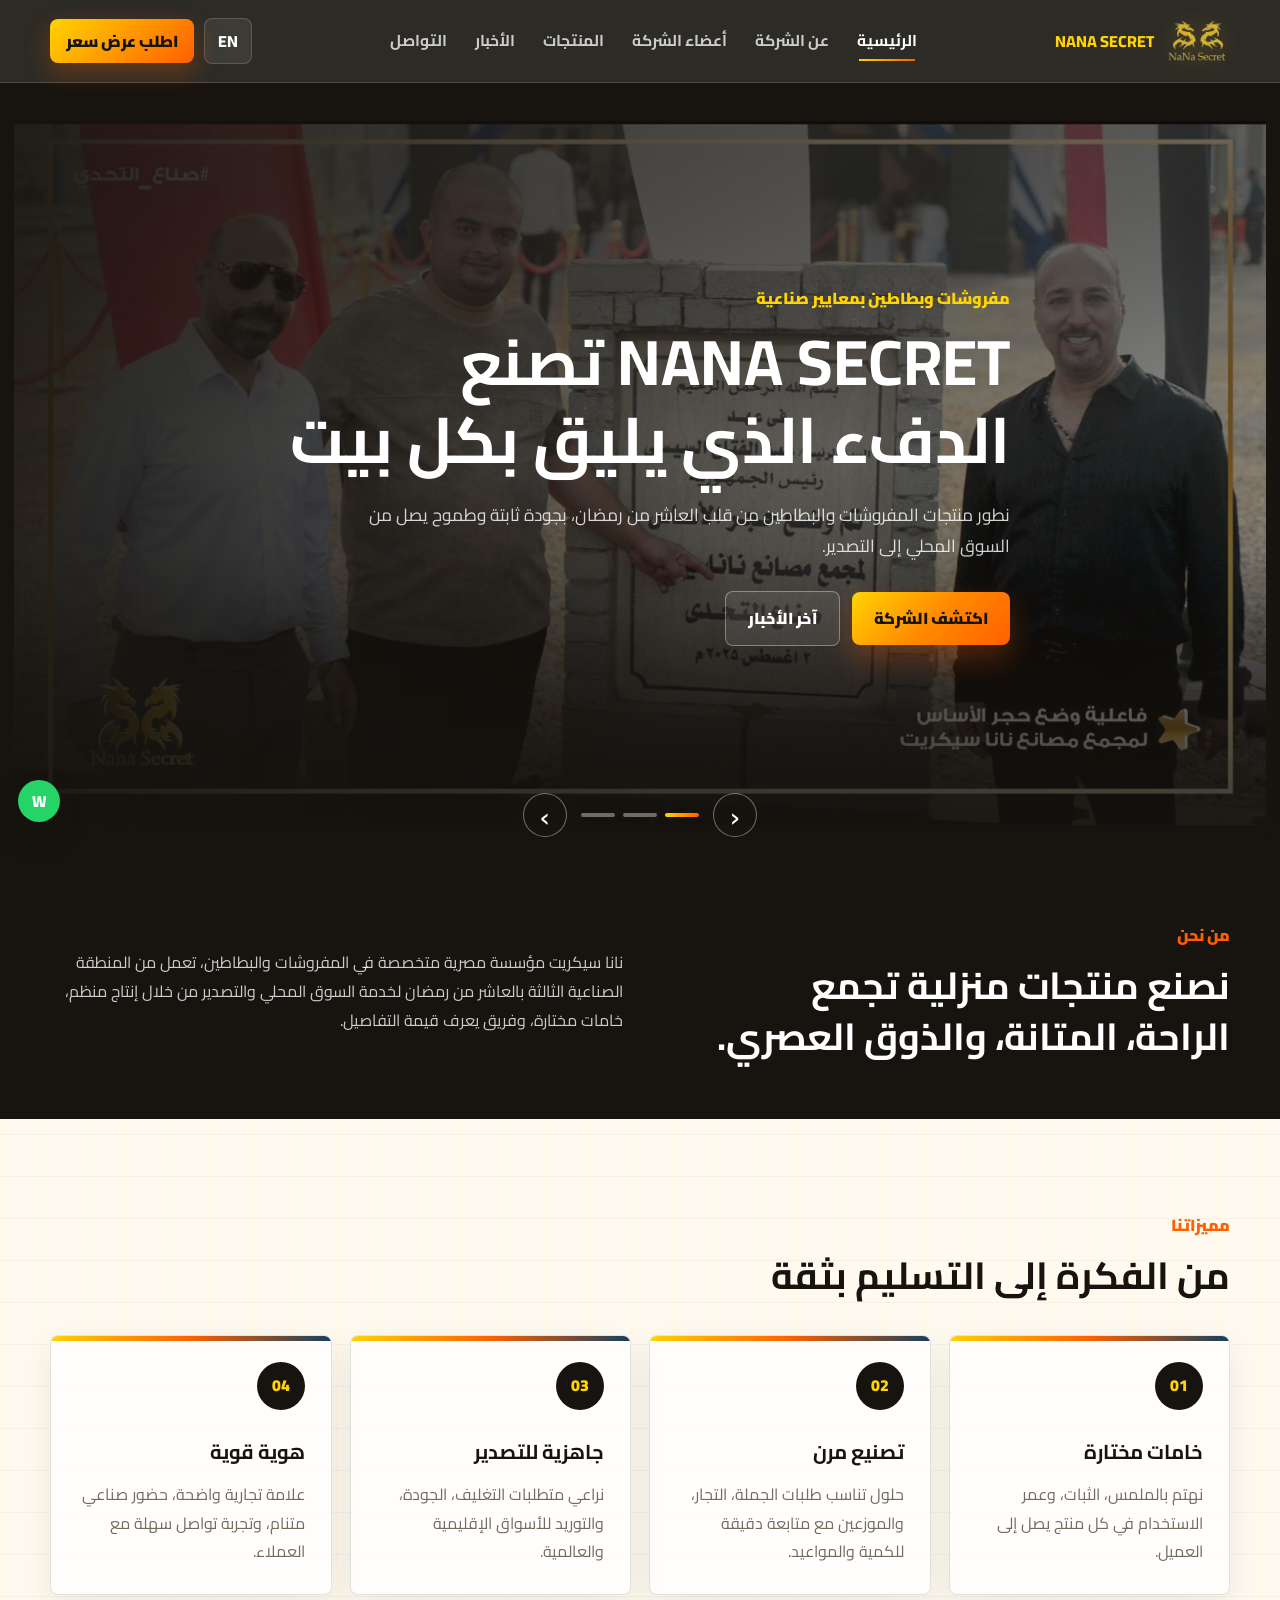
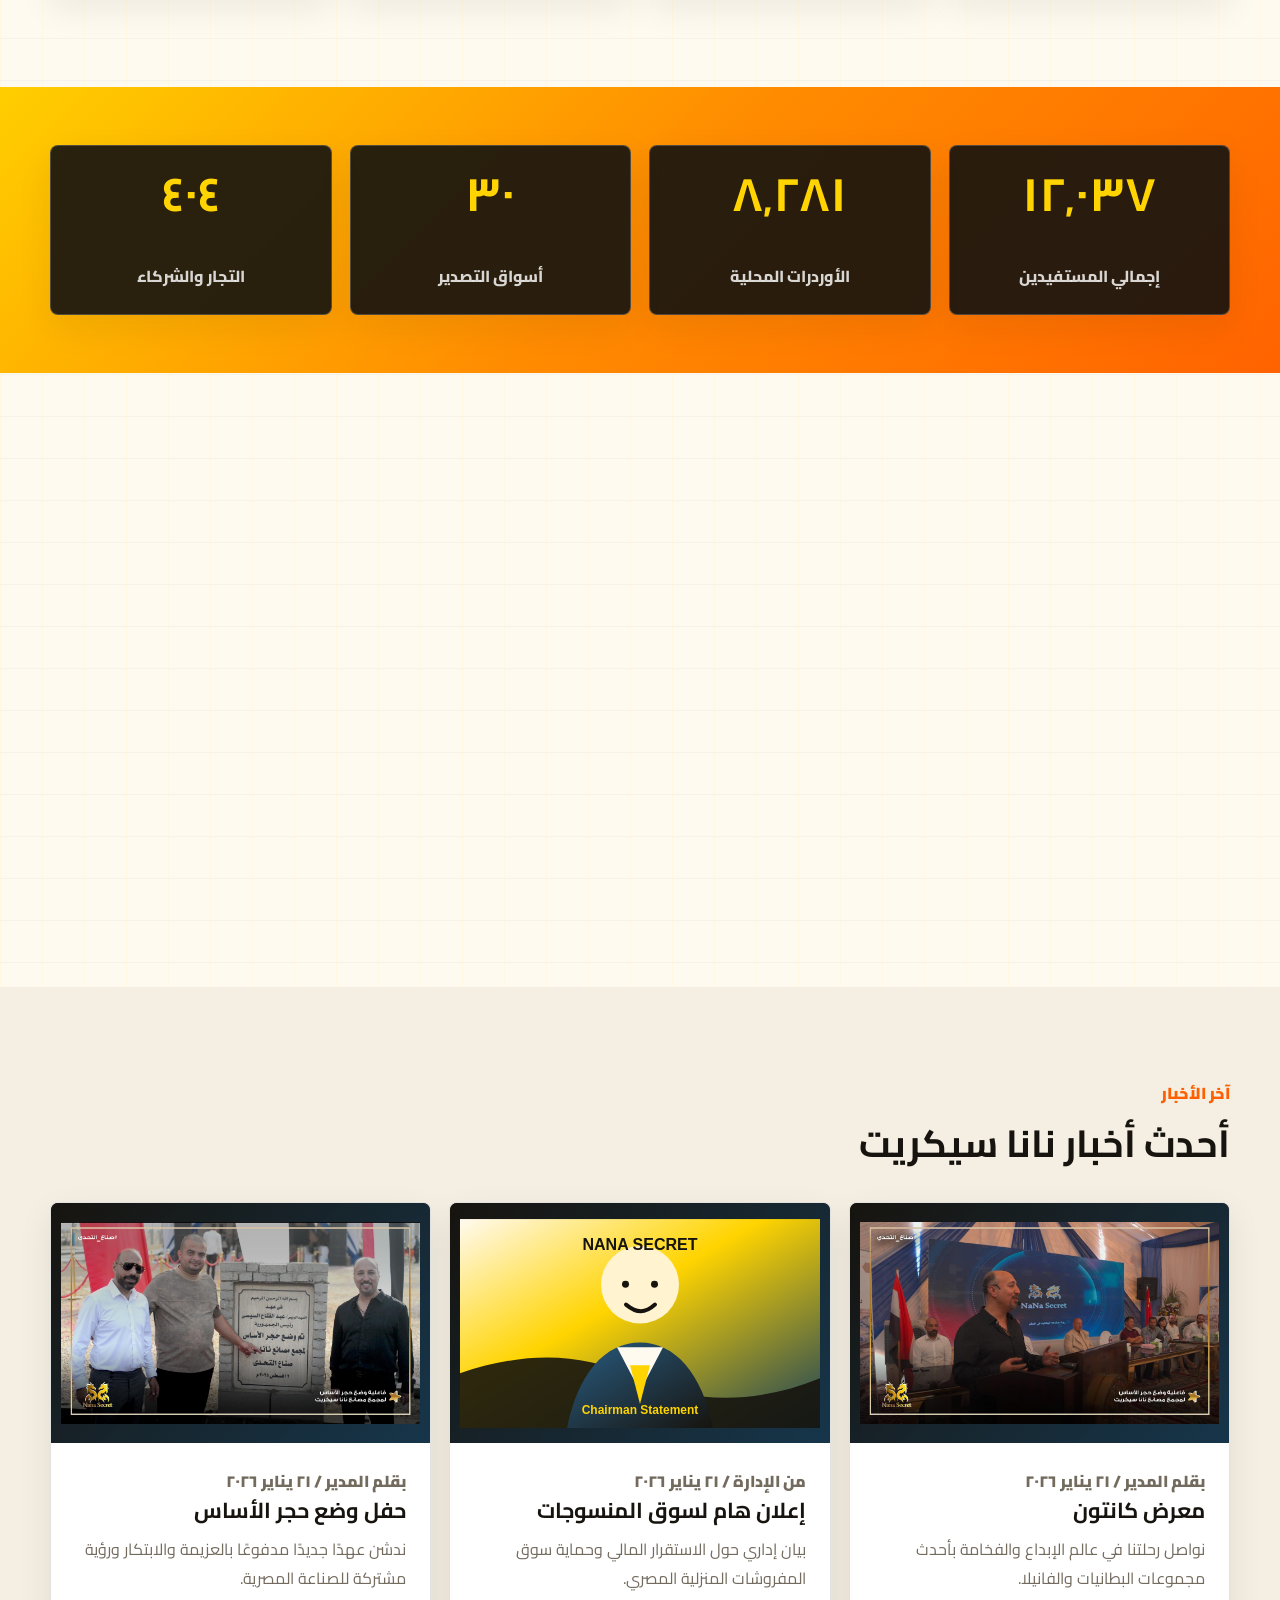
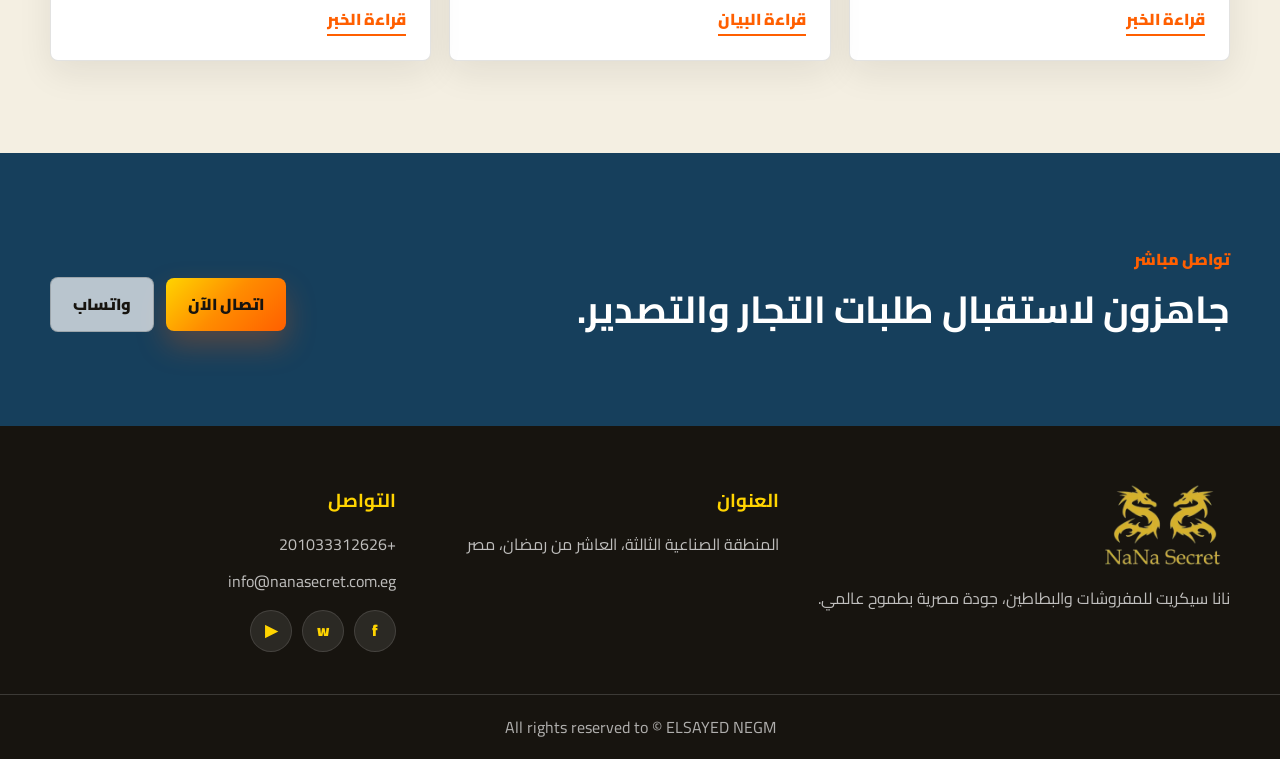
==== commit 22f86515: "Add files via upload" ====
--- a/index.html
+++ b/index.html
@@ -247,8 +247,7 @@
       </div>
     </div>
     <div class="footer-bottom">
-      <span>© <span data-year></span> NANA SECRET</span>
-      <span data-ar="جميع الحقوق محفوظة" data-en="All rights reserved">جميع الحقوق محفوظة</span>
+      <span data-ar="All rights reserved to © ELSAYED NEGM" data-en="All rights reserved to © ELSAYED NEGM">All rights reserved to © ELSAYED NEGM</span>
     </div>
   </footer>
 
@@ -259,5 +258,3 @@
 </body>
 </html>
 
-
-
--- a/assets/css/styles.css
+++ b/assets/css/styles.css
@@ -978,6 +978,8 @@
 }
 
 .team-card {
+  display: grid;
+  grid-template-rows: auto 1fr;
   position: relative;
   overflow: hidden;
   border-radius: var(--radius);
@@ -1011,26 +1013,44 @@
 }
 
 .team-info {
-  padding: 22px;
+  min-height: 254px;
+  display: grid;
+  grid-template-rows: 58px 46px 1fr;
+  align-items: center;
+  justify-items: center;
+  text-align: center;
+  padding: 28px 18px 24px;
 }
 
 .team-info span {
-  display: inline-flex;
+  display: flex;
+  align-items: center;
+  justify-content: center;
   color: var(--deep-orange);
   font-weight: 900;
-  margin-bottom: 8px;
+  margin-bottom: 0;
+  min-height: 58px;
+  line-height: 1.45;
+  text-align: center;
 }
 
 .team-info h3 {
-  margin: 0 0 10px;
-  font-size: 1.25rem;
+  margin: 0;
+  font-size: 1.32rem;
   line-height: 1.35;
+  min-height: 46px;
+  display: flex;
+  align-items: center;
+  justify-content: center;
+  text-align: center;
 }
 
 .team-info p {
   margin: 0;
   color: var(--muted);
   line-height: 1.7;
+  max-width: 22ch;
+  text-align: center;
 }
 
 .strategy-grid {
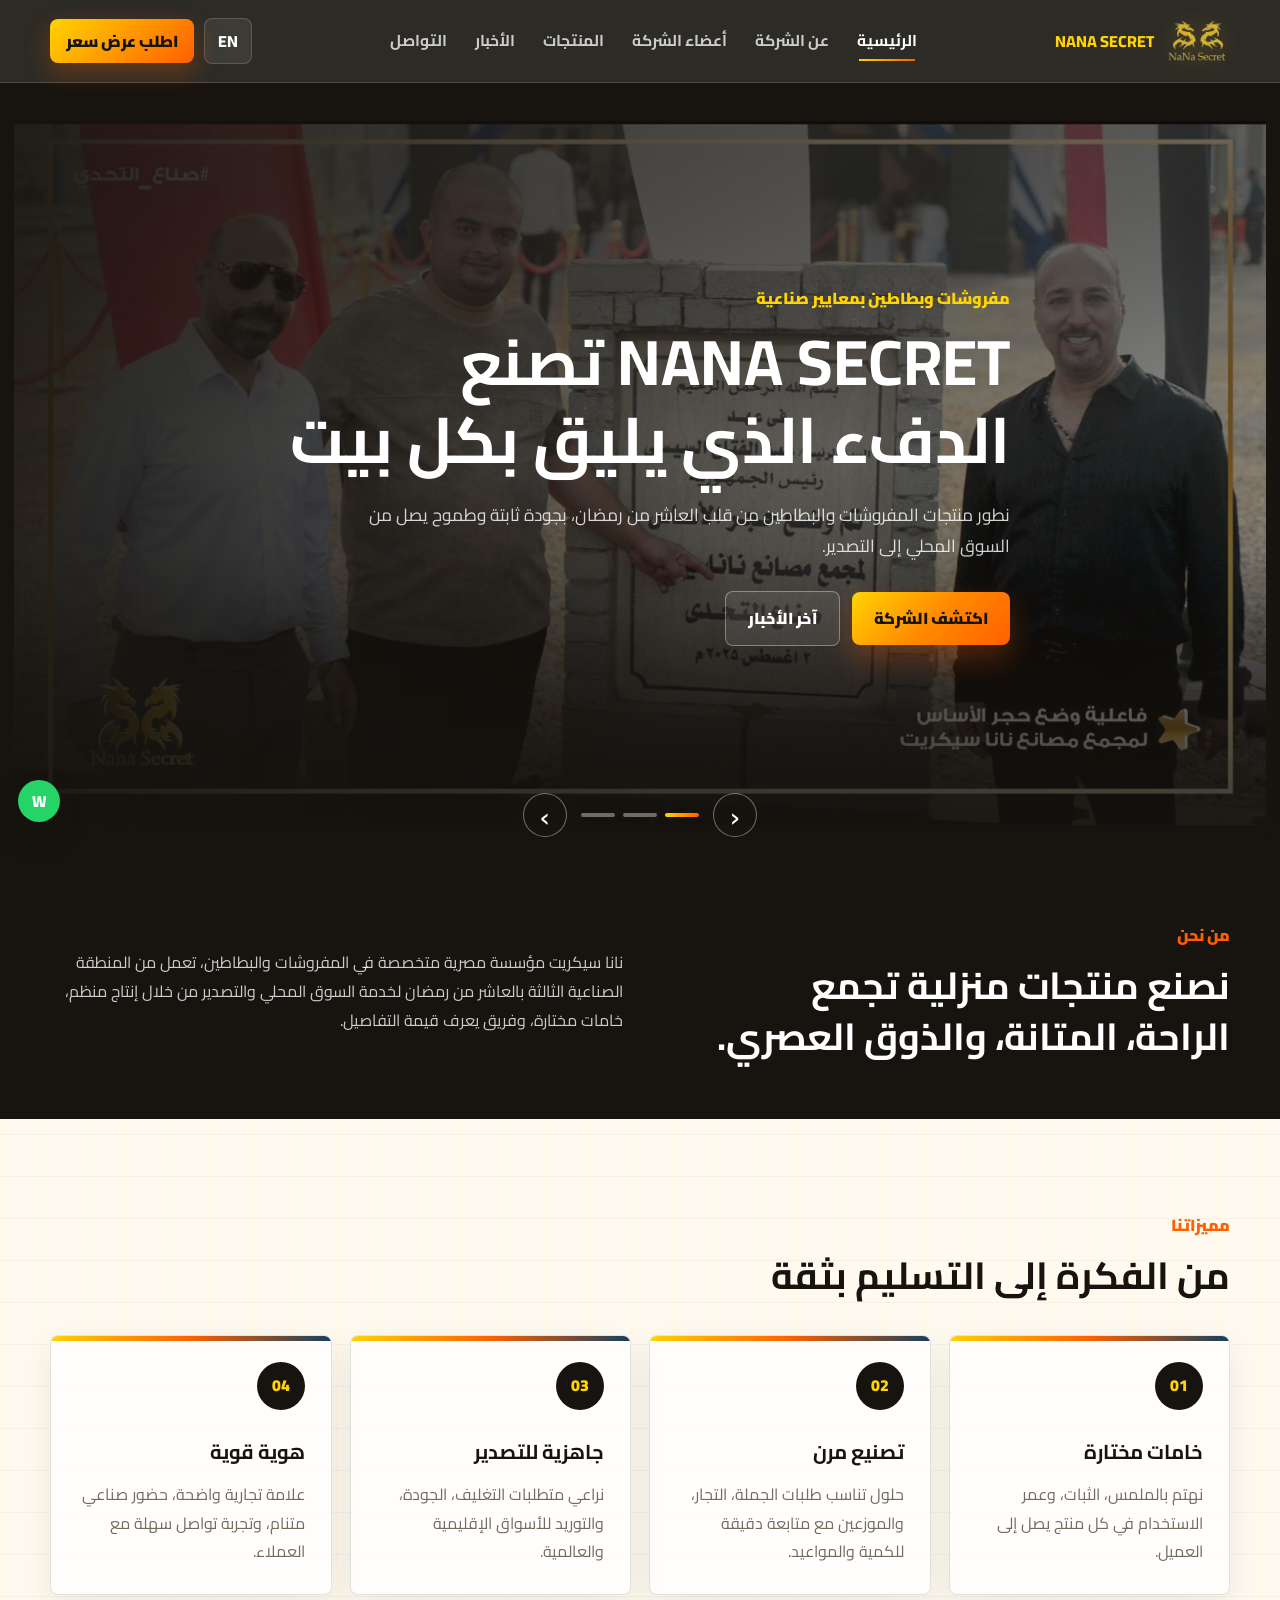
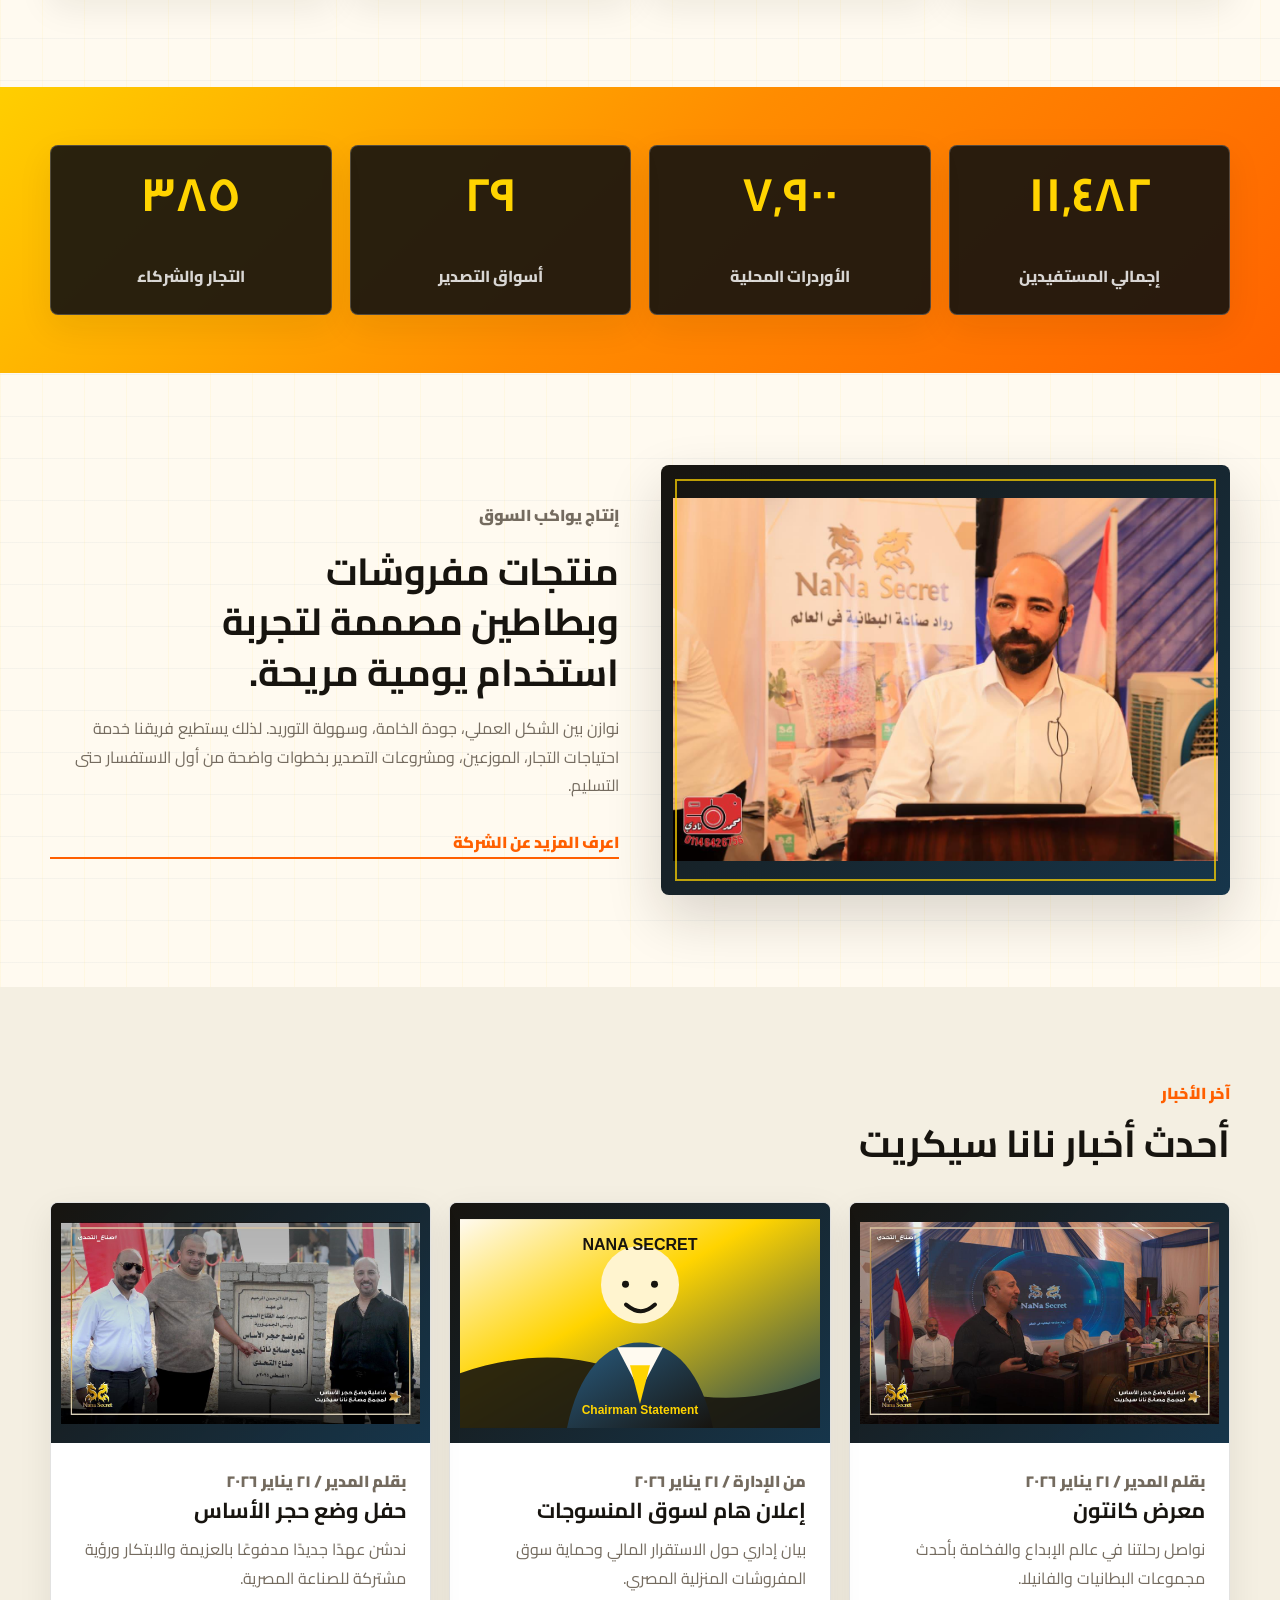
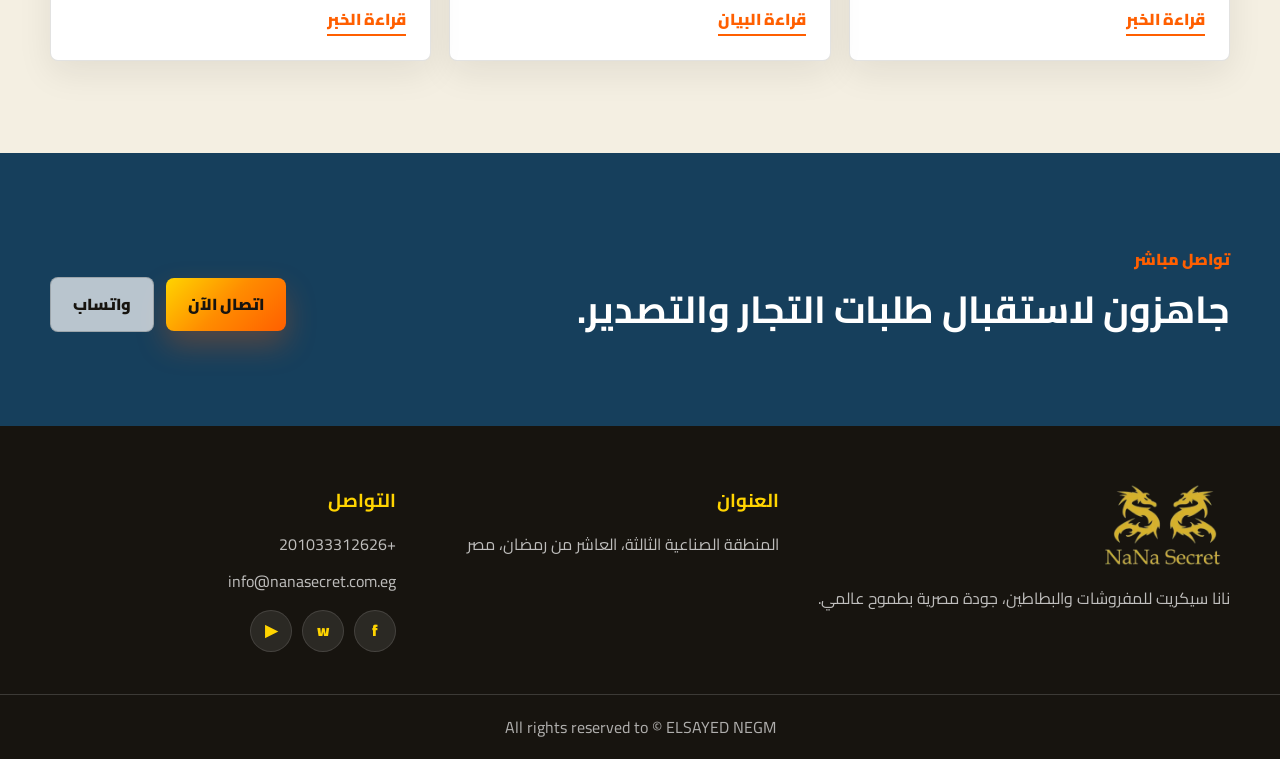
==== commit f5f0a5b9: "Add files via upload" ====
--- a/index.html
+++ b/index.html
@@ -6,6 +6,8 @@
   <meta name="description" content="NANA SECRET home textiles and blankets manufacturer in Egypt.">
   <title>NANA SECRET | الرئيسية</title>
   <link rel="icon" href="assets/images/logo.webp" type="image/webp">
+  <link rel="shortcut icon" href="assets/images/logo.webp" type="image/webp">
+  <link rel="apple-touch-icon" href="assets/images/logo.webp">
   <link rel="stylesheet" href="assets/css/styles.css">
 </head>
 <body data-page="home">
@@ -257,4 +259,3 @@
   <script src="assets/js/main.js"></script>
 </body>
 </html>
-
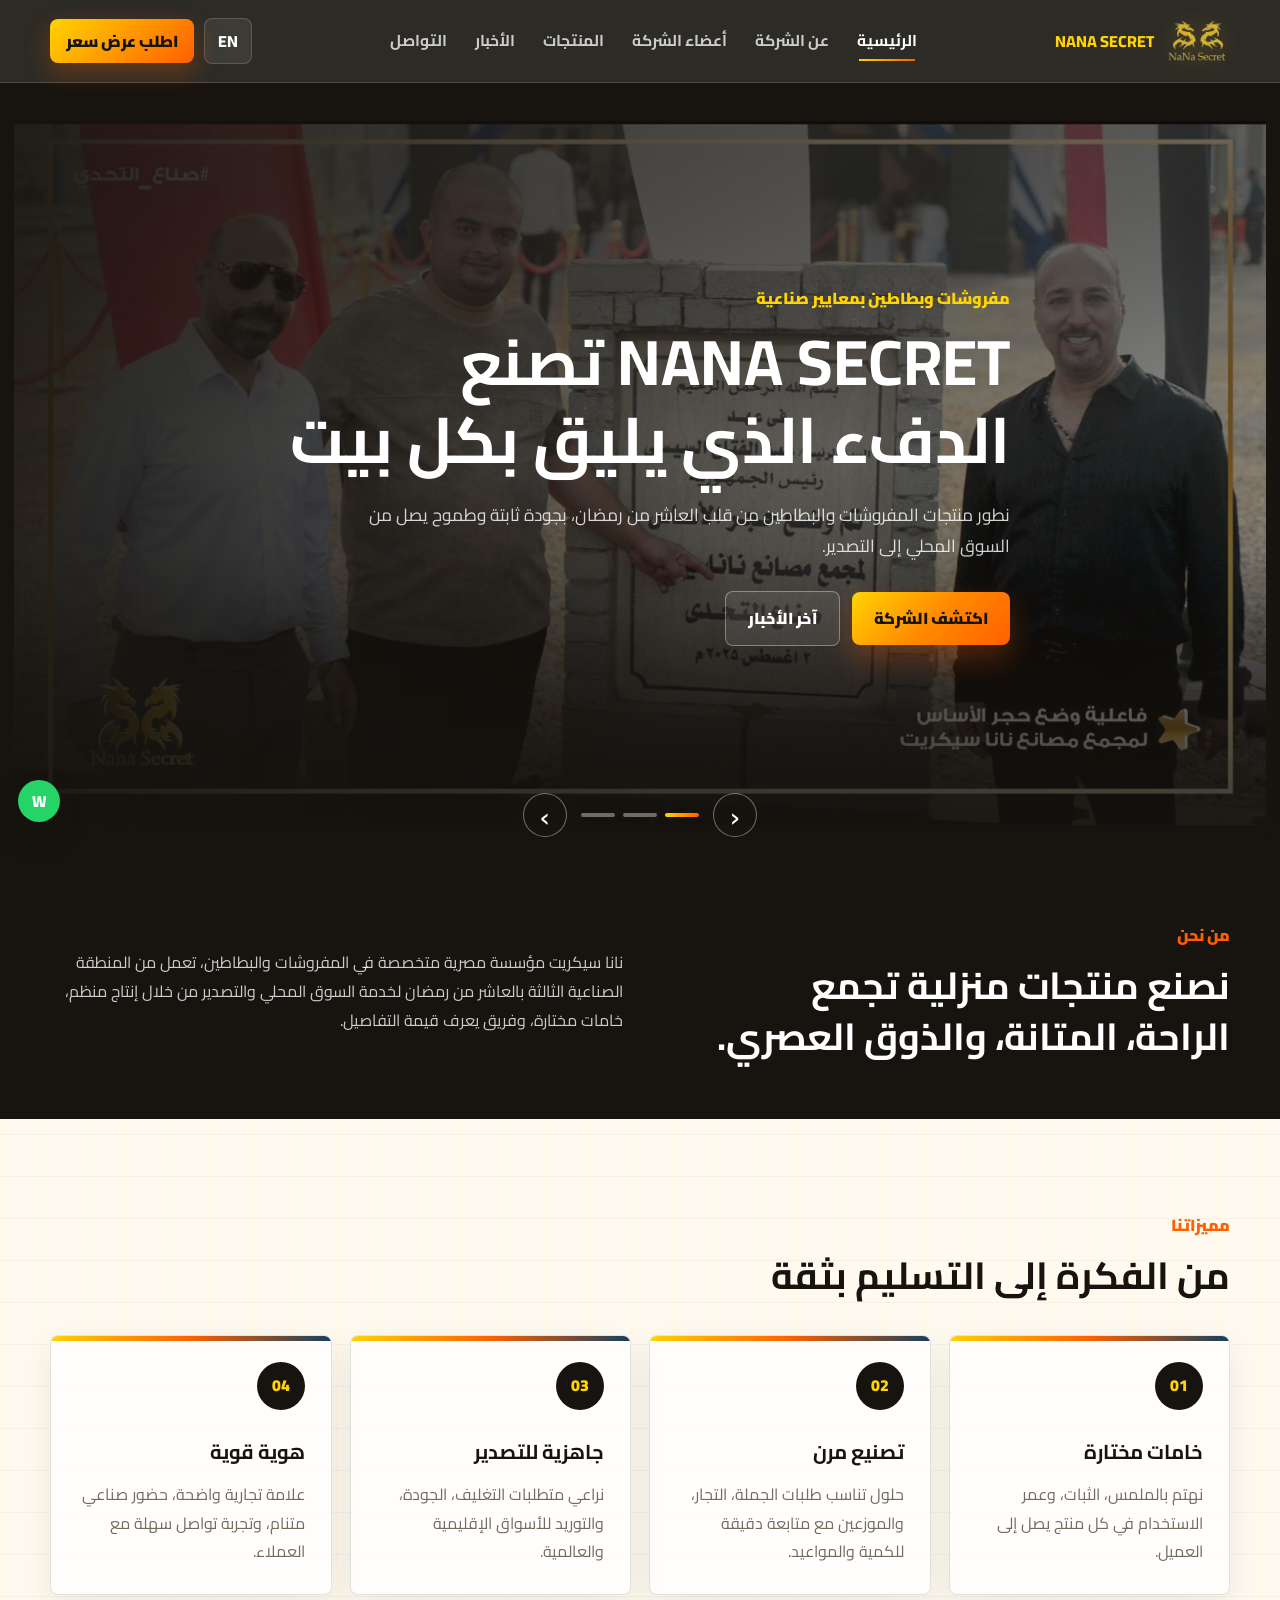
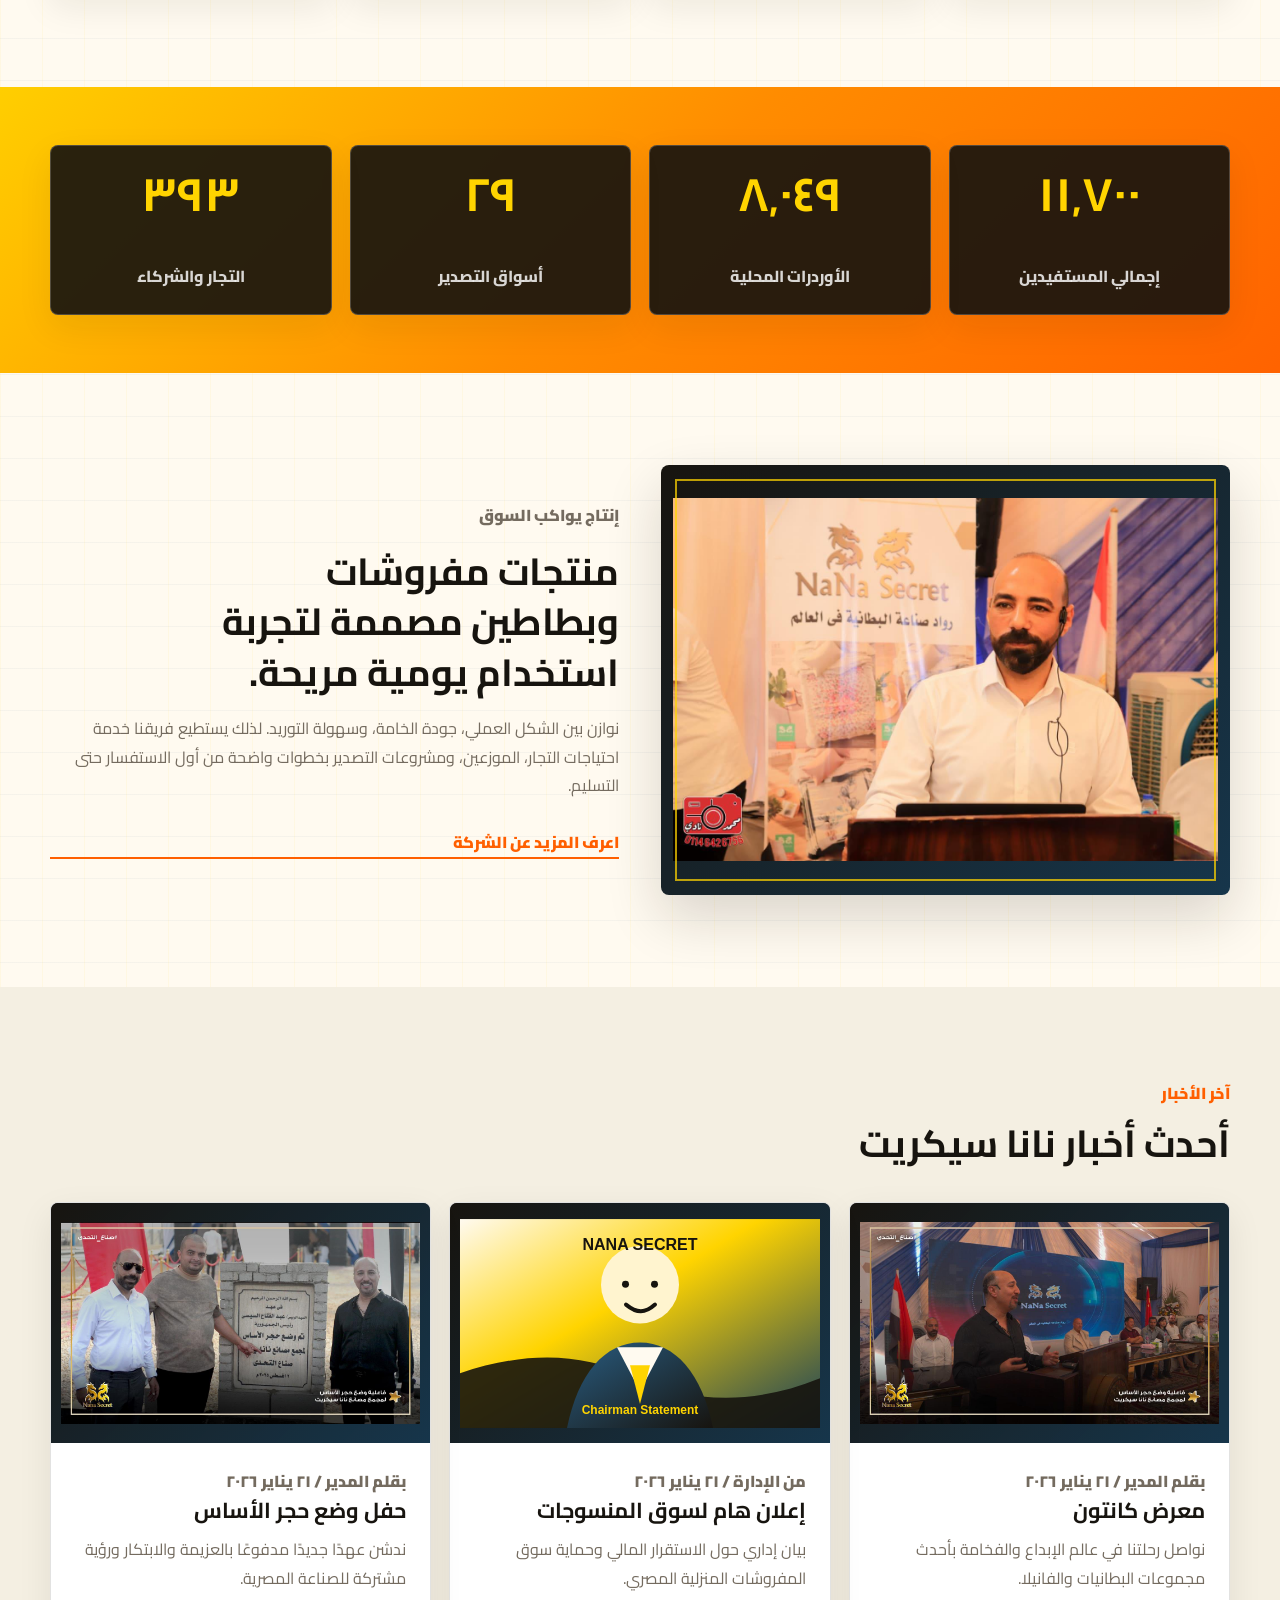
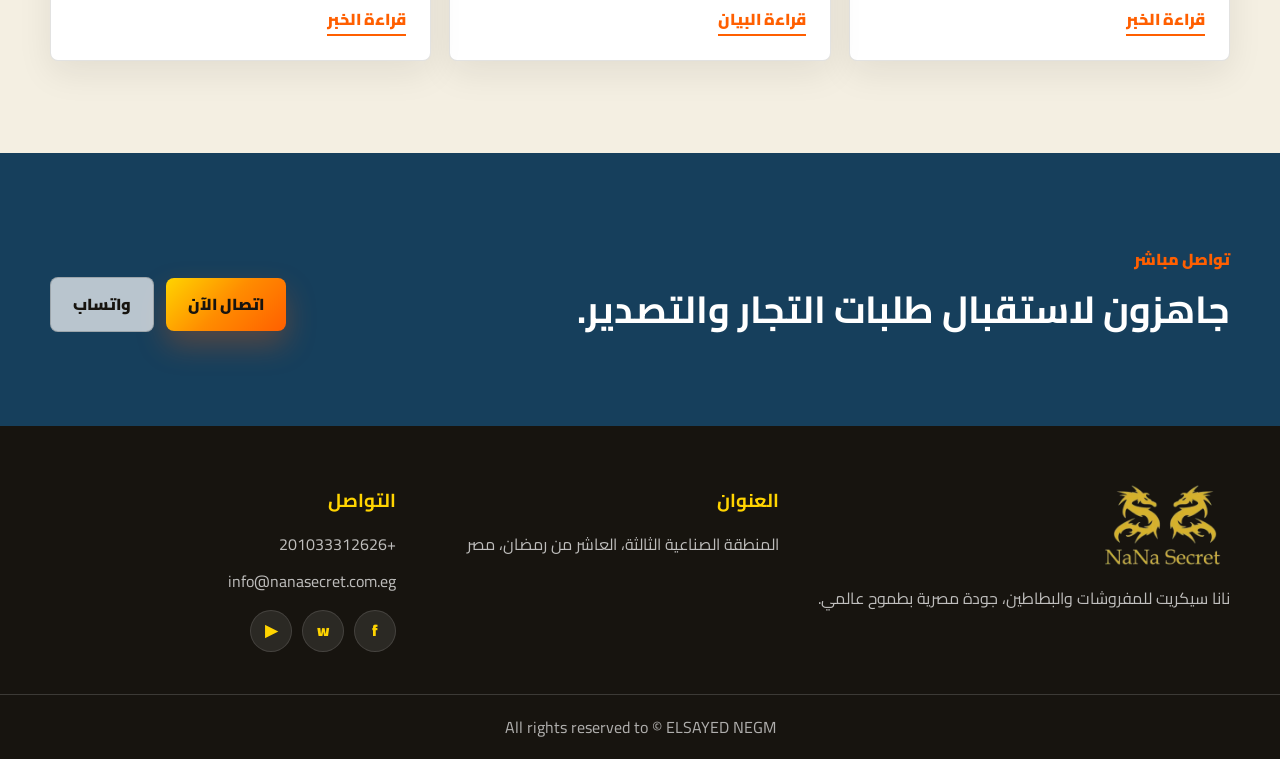
==== commit e682192c: "Add files via upload" ====
--- a/index.html
+++ b/index.html
@@ -179,7 +179,7 @@
           <h2 data-ar="أحدث أخبار نانا سيكريت" data-en="Latest NANA SECRET updates">أحدث أخبار نانا سيكريت</h2>
         </div>
 
-        <div class="latest-news-grid">
+        <div class="latest-news-grid" data-latest-news-list>
           <article class="latest-news-card reveal">
             <img src="assets/images/event-2.jpg" alt="NANA SECRET Canton Fair">
             <div>
@@ -256,6 +256,7 @@
   <a class="whatsapp-float" href="https://wa.me/201091597606" target="_blank" rel="noopener" aria-label="WhatsApp">W</a>
   <button class="scroll-top" type="button" data-scroll-top aria-label="Back to top">↑</button>
 
+  <script src="assets/js/news-store.js"></script>
   <script src="assets/js/main.js"></script>
 </body>
 </html>
--- a/assets/css/styles.css
+++ b/assets/css/styles.css
@@ -1545,6 +1545,300 @@
   font-weight: 800;
 }
 
+.admin-shell {
+  display: grid;
+  gap: 22px;
+}
+
+.admin-message {
+  min-height: 48px;
+  display: flex;
+  align-items: center;
+  padding: 12px 16px;
+  border-radius: var(--radius);
+  border: 1px solid var(--line);
+  background: rgba(255, 255, 255, 0.86);
+  color: var(--muted);
+  font-weight: 900;
+}
+
+.admin-message:empty {
+  display: none;
+}
+
+.admin-message[data-type="success"] {
+  color: #176d38;
+  border-color: rgba(23, 109, 56, 0.24);
+  background: rgba(23, 109, 56, 0.08);
+}
+
+.admin-message[data-type="error"] {
+  color: #a31212;
+  border-color: rgba(163, 18, 18, 0.24);
+  background: rgba(163, 18, 18, 0.08);
+}
+
+.admin-login-card,
+.admin-toolbar,
+.admin-form,
+.admin-list-panel {
+  border-radius: var(--radius);
+  border: 1px solid var(--line);
+  background: rgba(255, 255, 255, 0.88);
+  box-shadow: 0 12px 35px rgba(23, 20, 15, 0.08);
+}
+
+.admin-login-card {
+  display: grid;
+  grid-template-columns: minmax(0, 1fr) 420px;
+  gap: 28px;
+  align-items: center;
+  padding: 34px;
+}
+
+.admin-login-card h2,
+.admin-toolbar h2 {
+  margin: 0;
+  line-height: 1.35;
+  font-size: 2rem;
+}
+
+.admin-login-card p,
+.admin-toolbar p {
+  margin: 8px 0 0;
+  color: var(--muted);
+  font-weight: 800;
+}
+
+.admin-panel {
+  display: grid;
+  gap: 22px;
+}
+
+.admin-panel[hidden],
+.admin-login-card[hidden] {
+  display: none;
+}
+
+.admin-toolbar {
+  display: flex;
+  align-items: center;
+  justify-content: space-between;
+  gap: 18px;
+  padding: 24px;
+}
+
+.admin-toolbar-actions {
+  display: flex;
+  align-items: center;
+  gap: 10px;
+  flex-wrap: wrap;
+}
+
+.admin-grid {
+  display: grid;
+  grid-template-columns: minmax(0, 1fr) 390px;
+  gap: 22px;
+  align-items: start;
+}
+
+.admin-form {
+  display: grid;
+  gap: 16px;
+  padding: 26px;
+}
+
+.admin-form.compact {
+  box-shadow: none;
+  background: rgba(255, 250, 240, 0.8);
+}
+
+.admin-form-heading {
+  display: flex;
+  align-items: center;
+  justify-content: space-between;
+  gap: 12px;
+}
+
+.admin-form h3,
+.admin-list-panel h3 {
+  margin: 0;
+  color: var(--ink);
+  font-size: 1.35rem;
+}
+
+.admin-form label {
+  display: grid;
+  gap: 8px;
+  color: var(--ink);
+  font-weight: 900;
+}
+
+.form-grid {
+  display: grid;
+  gap: 14px;
+}
+
+.form-grid.two {
+  grid-template-columns: repeat(2, minmax(0, 1fr));
+}
+
+.admin-form input,
+.admin-form textarea {
+  width: 100%;
+  border: 1px solid rgba(23, 20, 15, 0.16);
+  border-radius: var(--radius);
+  background: #fff;
+  color: var(--ink);
+  padding: 12px 14px;
+  outline: 0;
+  resize: vertical;
+}
+
+.admin-form input:focus,
+.admin-form textarea:focus {
+  border-color: var(--deep-orange);
+  box-shadow: 0 0 0 4px rgba(255, 140, 0, 0.18);
+}
+
+.admin-preview-card {
+  display: grid;
+  grid-template-columns: 150px minmax(0, 1fr);
+  gap: 16px;
+  align-items: center;
+  padding: 12px;
+  border-radius: var(--radius);
+  border: 1px solid var(--line);
+  background: var(--paper);
+}
+
+.admin-preview-card img {
+  width: 150px;
+  height: 100px;
+  object-fit: contain;
+  border-radius: calc(var(--radius) - 2px);
+  background:
+    linear-gradient(135deg, rgba(23, 20, 15, 0.95), rgba(22, 63, 92, 0.78)),
+    var(--ink);
+  padding: 8px;
+}
+
+.admin-preview-card p {
+  margin: 0;
+  color: var(--muted);
+  font-weight: 900;
+}
+
+.admin-list-panel {
+  position: sticky;
+  top: 110px;
+  display: grid;
+  gap: 16px;
+  padding: 22px;
+}
+
+.admin-news-list {
+  display: grid;
+  gap: 12px;
+}
+
+.admin-news-row {
+  display: grid;
+  grid-template-columns: 86px minmax(0, 1fr);
+  gap: 12px;
+  padding: 12px;
+  border-radius: var(--radius);
+  border: 1px solid var(--line);
+  background: #fff;
+}
+
+.admin-news-row img {
+  width: 86px;
+  height: 74px;
+  object-fit: contain;
+  border-radius: calc(var(--radius) - 2px);
+  background:
+    linear-gradient(135deg, rgba(23, 20, 15, 0.95), rgba(22, 63, 92, 0.76)),
+    var(--ink);
+  padding: 6px;
+}
+
+.admin-news-row-content {
+  min-width: 0;
+}
+
+.admin-news-row strong,
+.admin-news-row span,
+.admin-news-row p {
+  display: block;
+}
+
+.admin-news-row strong {
+  color: var(--ink);
+  line-height: 1.45;
+}
+
+.admin-news-row span {
+  color: var(--deep-orange);
+  font-weight: 900;
+  font-size: 0.88rem;
+}
+
+.admin-news-row p {
+  margin: 4px 0 0;
+  color: var(--muted);
+  line-height: 1.55;
+  font-size: 0.92rem;
+}
+
+.admin-row-actions {
+  grid-column: 1 / -1;
+  display: flex;
+  gap: 8px;
+  flex-wrap: wrap;
+}
+
+.danger-button,
+.import-button {
+  min-height: 42px;
+  display: inline-flex;
+  align-items: center;
+  justify-content: center;
+  border: 0;
+  border-radius: var(--radius);
+  padding: 9px 14px;
+  font-weight: 900;
+}
+
+.danger-button {
+  background: #14110d;
+  color: var(--gold);
+}
+
+.import-button {
+  position: relative;
+  overflow: hidden;
+  background: linear-gradient(135deg, var(--gold), var(--deep-orange));
+  color: var(--ink);
+  cursor: pointer;
+}
+
+.import-button input {
+  position: absolute;
+  inset: 0;
+  opacity: 0;
+  cursor: pointer;
+}
+
+.admin-empty {
+  padding: 18px;
+  border-radius: var(--radius);
+  background: var(--paper);
+  color: var(--muted);
+  text-align: center;
+  font-weight: 900;
+}
+
 .site-footer {
   background: var(--ink);
   color: #fff;
@@ -1699,7 +1993,9 @@
 
   .article-layout,
   .news-page-layout,
-  .contact-layout {
+  .contact-layout,
+  .admin-grid,
+  .admin-login-card {
     grid-template-columns: 1fr;
   }
 
@@ -1711,7 +2007,8 @@
     grid-template-columns: repeat(3, minmax(0, 1fr));
   }
 
-  .article-aside {
+  .article-aside,
+  .admin-list-panel {
     position: relative;
     top: auto;
   }
@@ -1824,6 +2121,15 @@
     align-items: flex-start;
     flex-direction: column;
   }
+
+  .admin-toolbar {
+    align-items: flex-start;
+    flex-direction: column;
+  }
+
+  .admin-toolbar-actions {
+    width: 100%;
+  }
 }
 
 @media (max-width: 620px) {
@@ -1891,8 +2197,30 @@
   .news-card-content,
   .article-card,
   .article-aside,
-  .contact-form {
+  .contact-form,
+  .admin-form,
+  .admin-list-panel,
+  .admin-login-card,
+  .admin-toolbar {
     padding: 24px;
+  }
+
+  .form-grid.two,
+  .admin-preview-card,
+  .admin-news-row {
+    grid-template-columns: 1fr;
+  }
+
+  .admin-preview-card img,
+  .admin-news-row img {
+    width: 100%;
+    height: 160px;
+  }
+
+  .admin-toolbar-actions > *,
+  .admin-form .button,
+  .admin-row-actions > * {
+    width: 100%;
   }
 
   .article-cover {
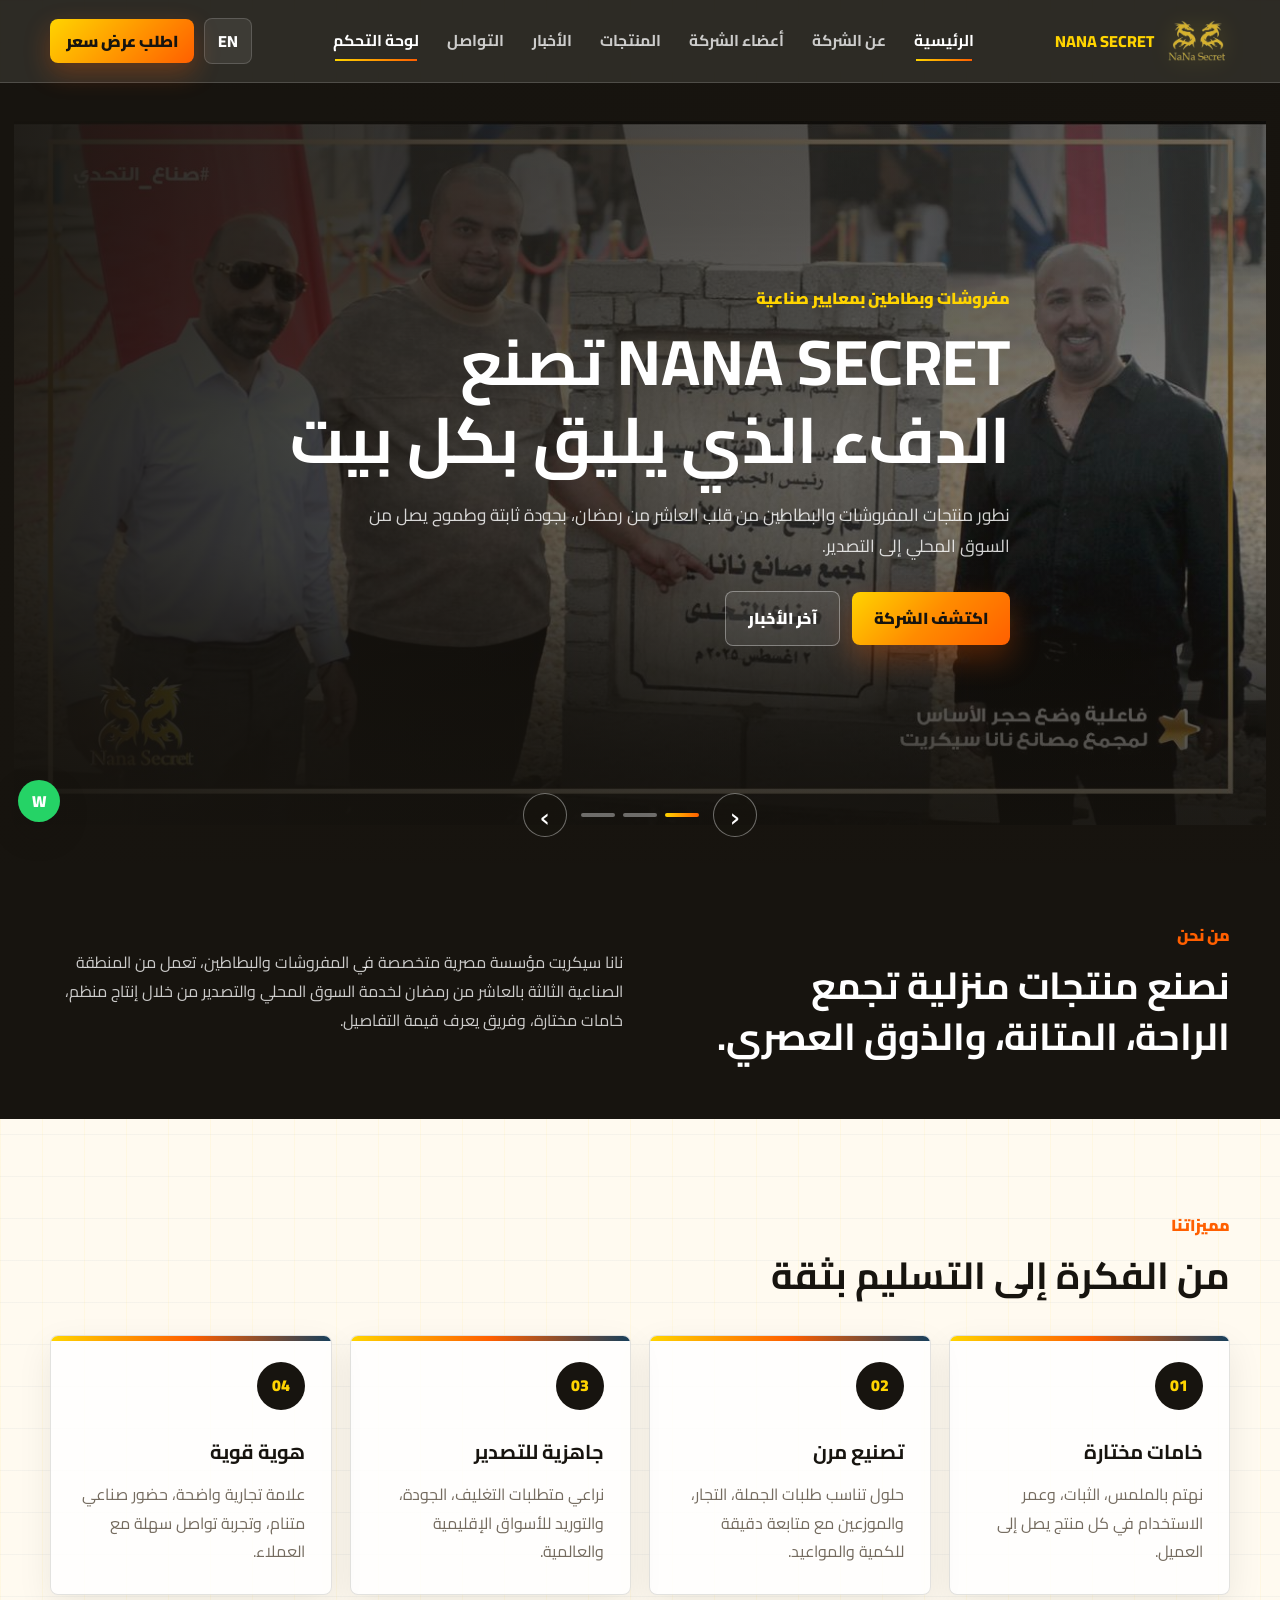
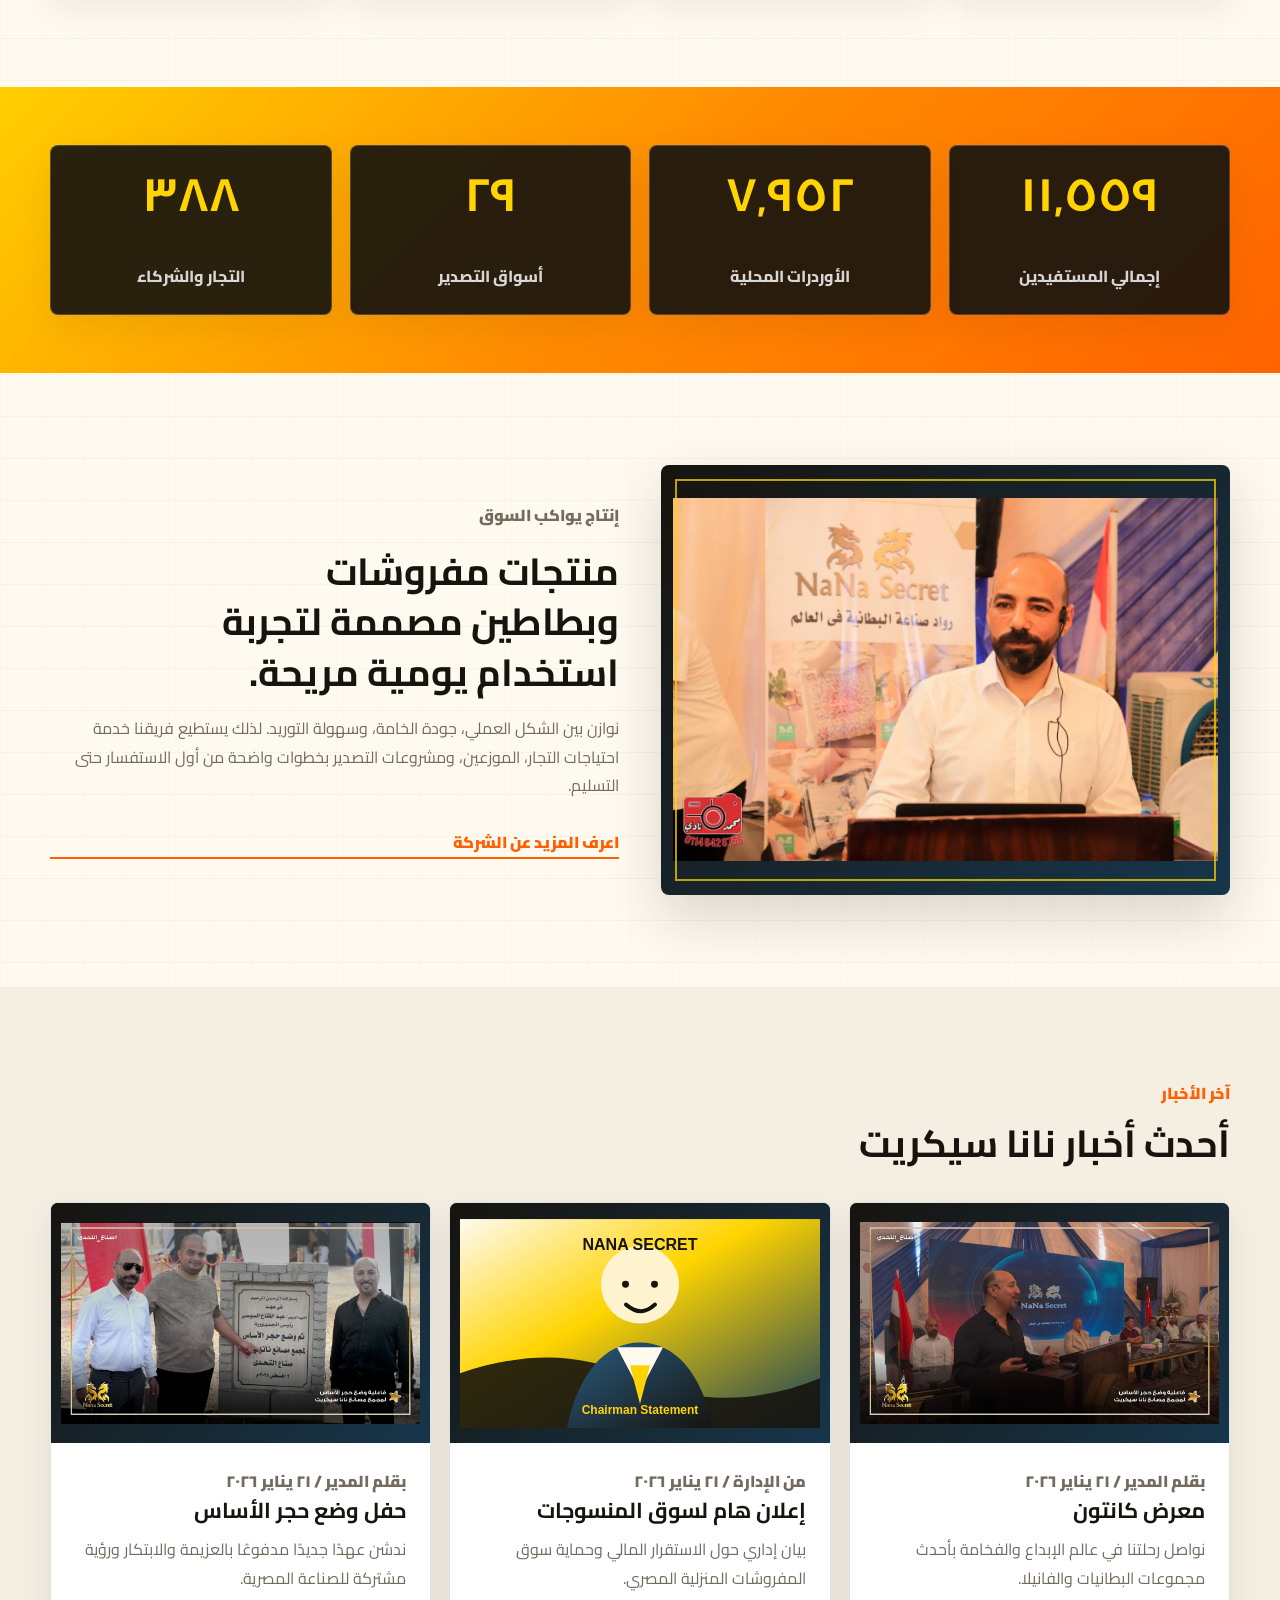
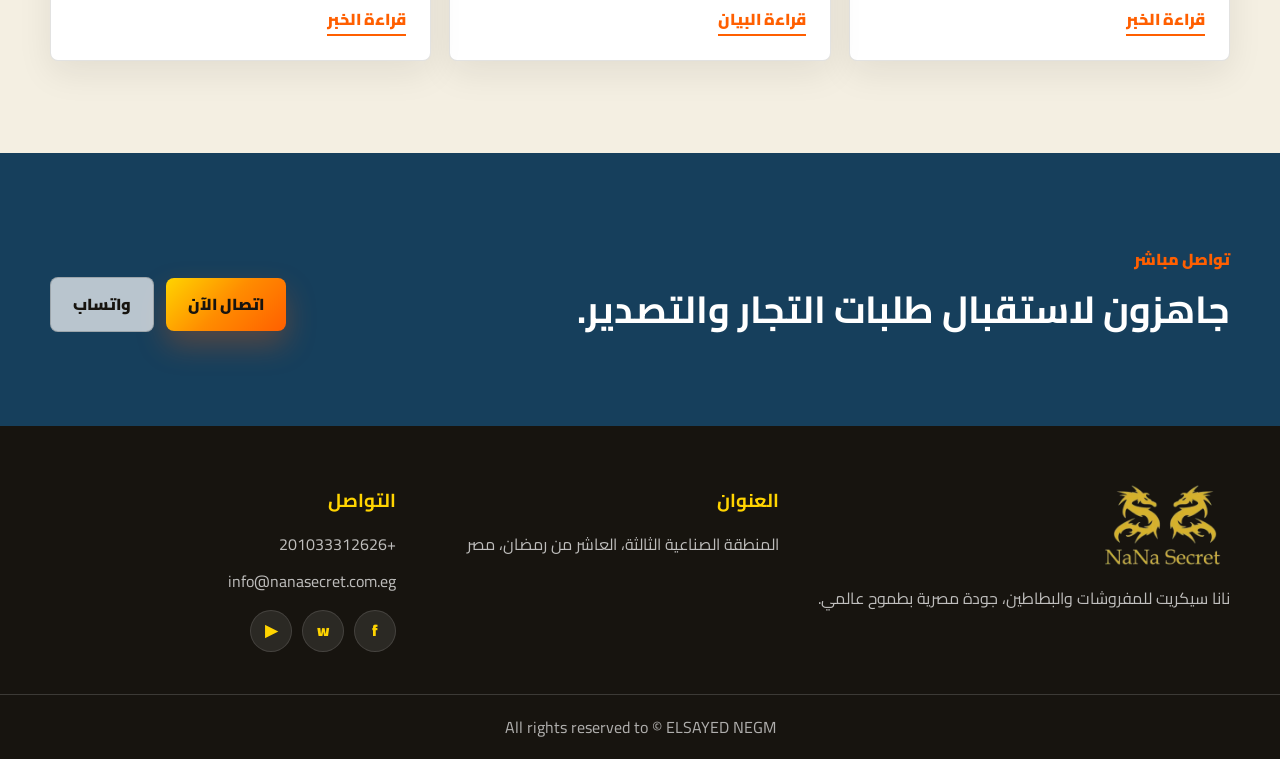
==== commit 4cada35b: "Add files via upload" ====
--- a/index.html
+++ b/index.html
@@ -33,6 +33,7 @@
         <a class="nav-link" href="products.html" data-ar="المنتجات" data-en="Products">المنتجات</a>
         <a class="nav-link" href="news.html" data-ar="الأخبار" data-en="News">الأخبار</a>
         <a class="nav-link" href="contact.html" data-ar="التواصل" data-en="Contact">التواصل</a>
+        <a class="nav-link active" href="admin.html" data-ar="لوحة التحكم" data-en="Dashboard">لوحة التحكم</a>
       </div>
 
       <div class="nav-actions">
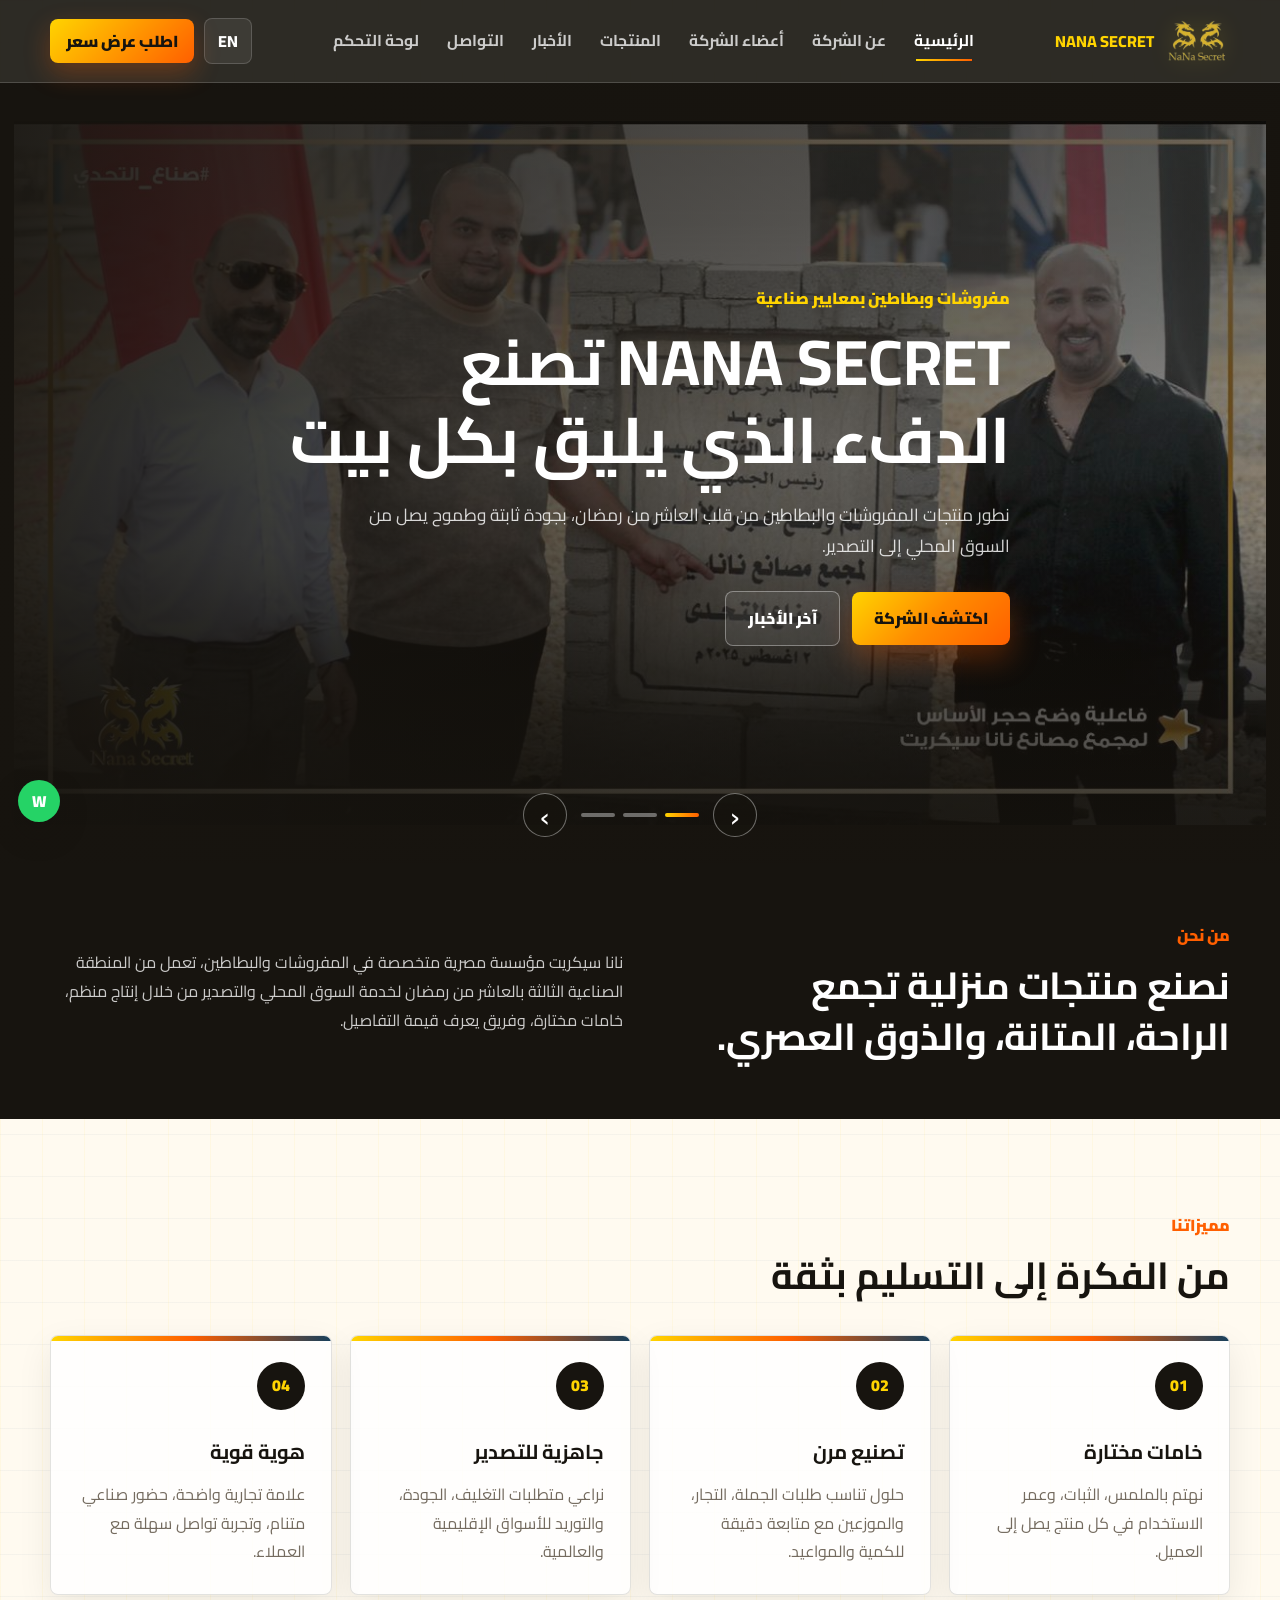
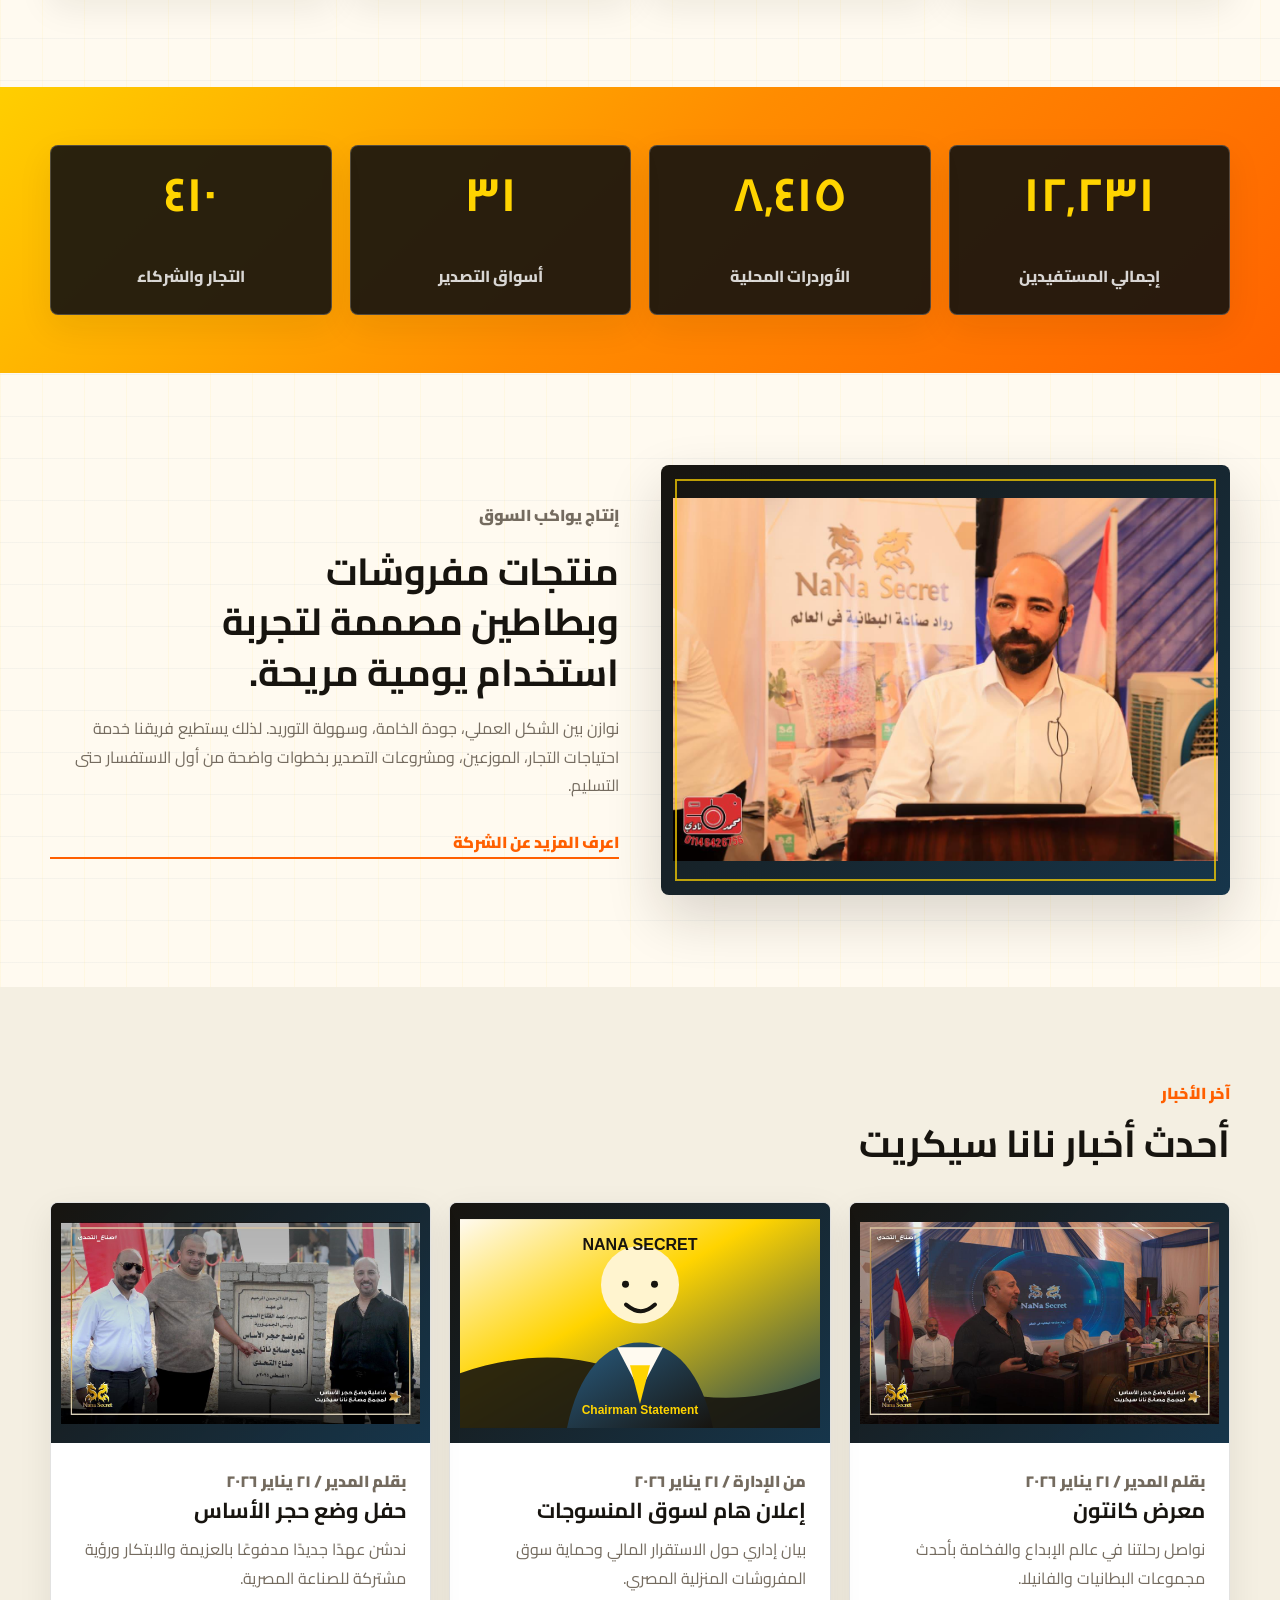
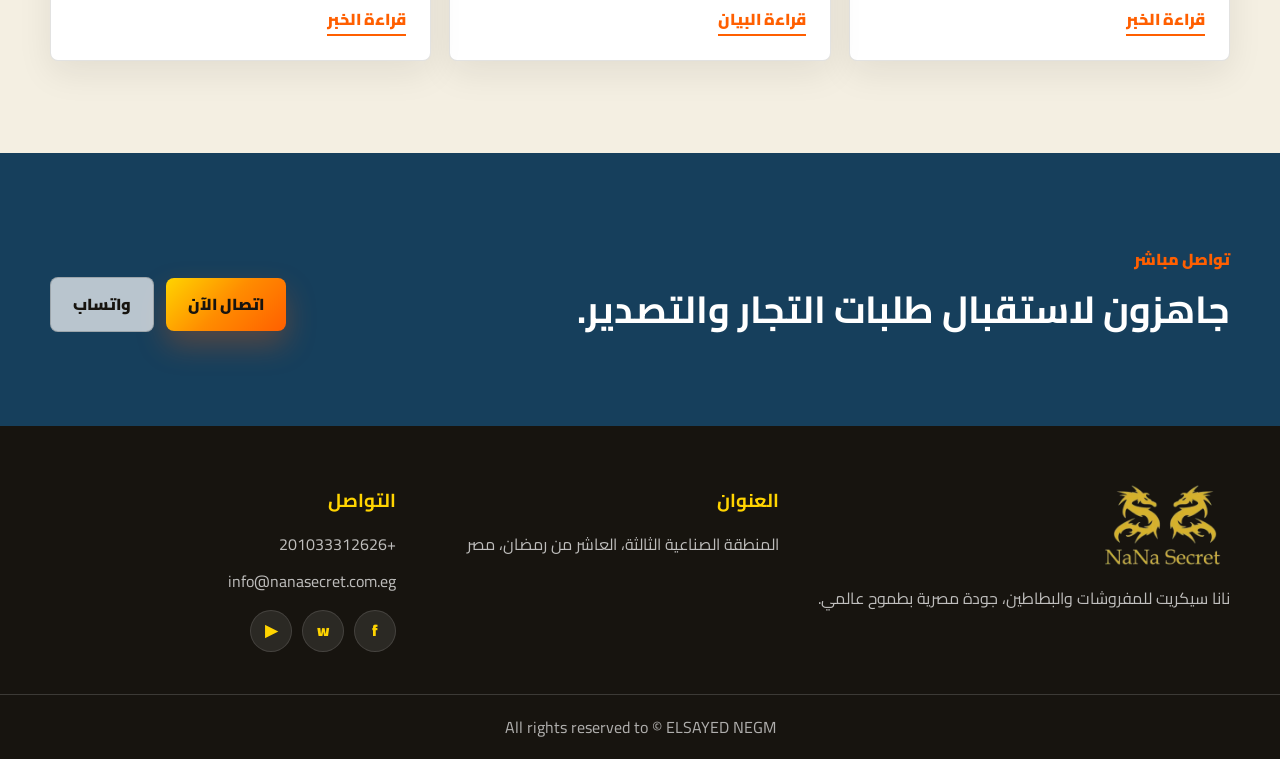
==== commit 6959cf41: "Add files via upload" ====
--- a/index.html
+++ b/index.html
@@ -33,7 +33,7 @@
         <a class="nav-link" href="products.html" data-ar="المنتجات" data-en="Products">المنتجات</a>
         <a class="nav-link" href="news.html" data-ar="الأخبار" data-en="News">الأخبار</a>
         <a class="nav-link" href="contact.html" data-ar="التواصل" data-en="Contact">التواصل</a>
-        <a class="nav-link active" href="admin.html" data-ar="لوحة التحكم" data-en="Dashboard">لوحة التحكم</a>
+        <a class="nav-link" href="admin.html" data-ar="لوحة التحكم" data-en="Dashboard">لوحة التحكم</a>
       </div>
 
       <div class="nav-actions">
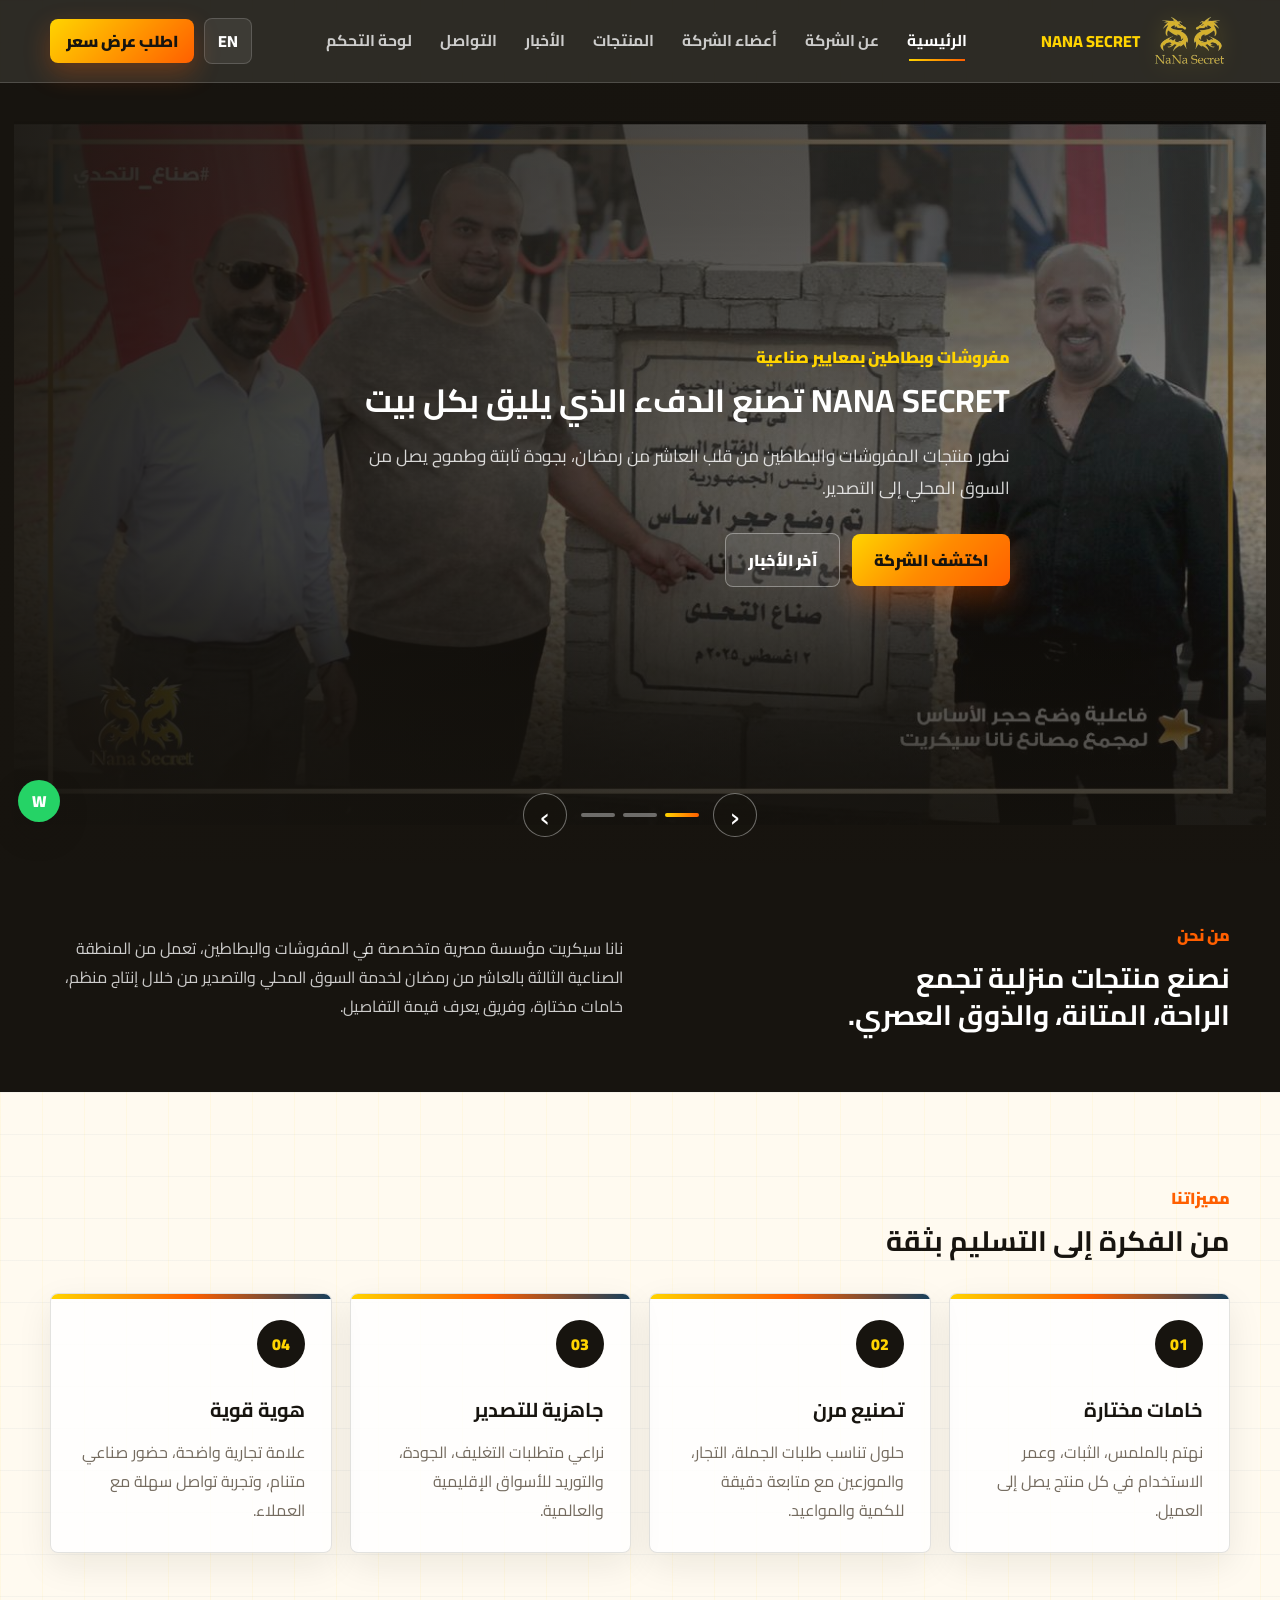
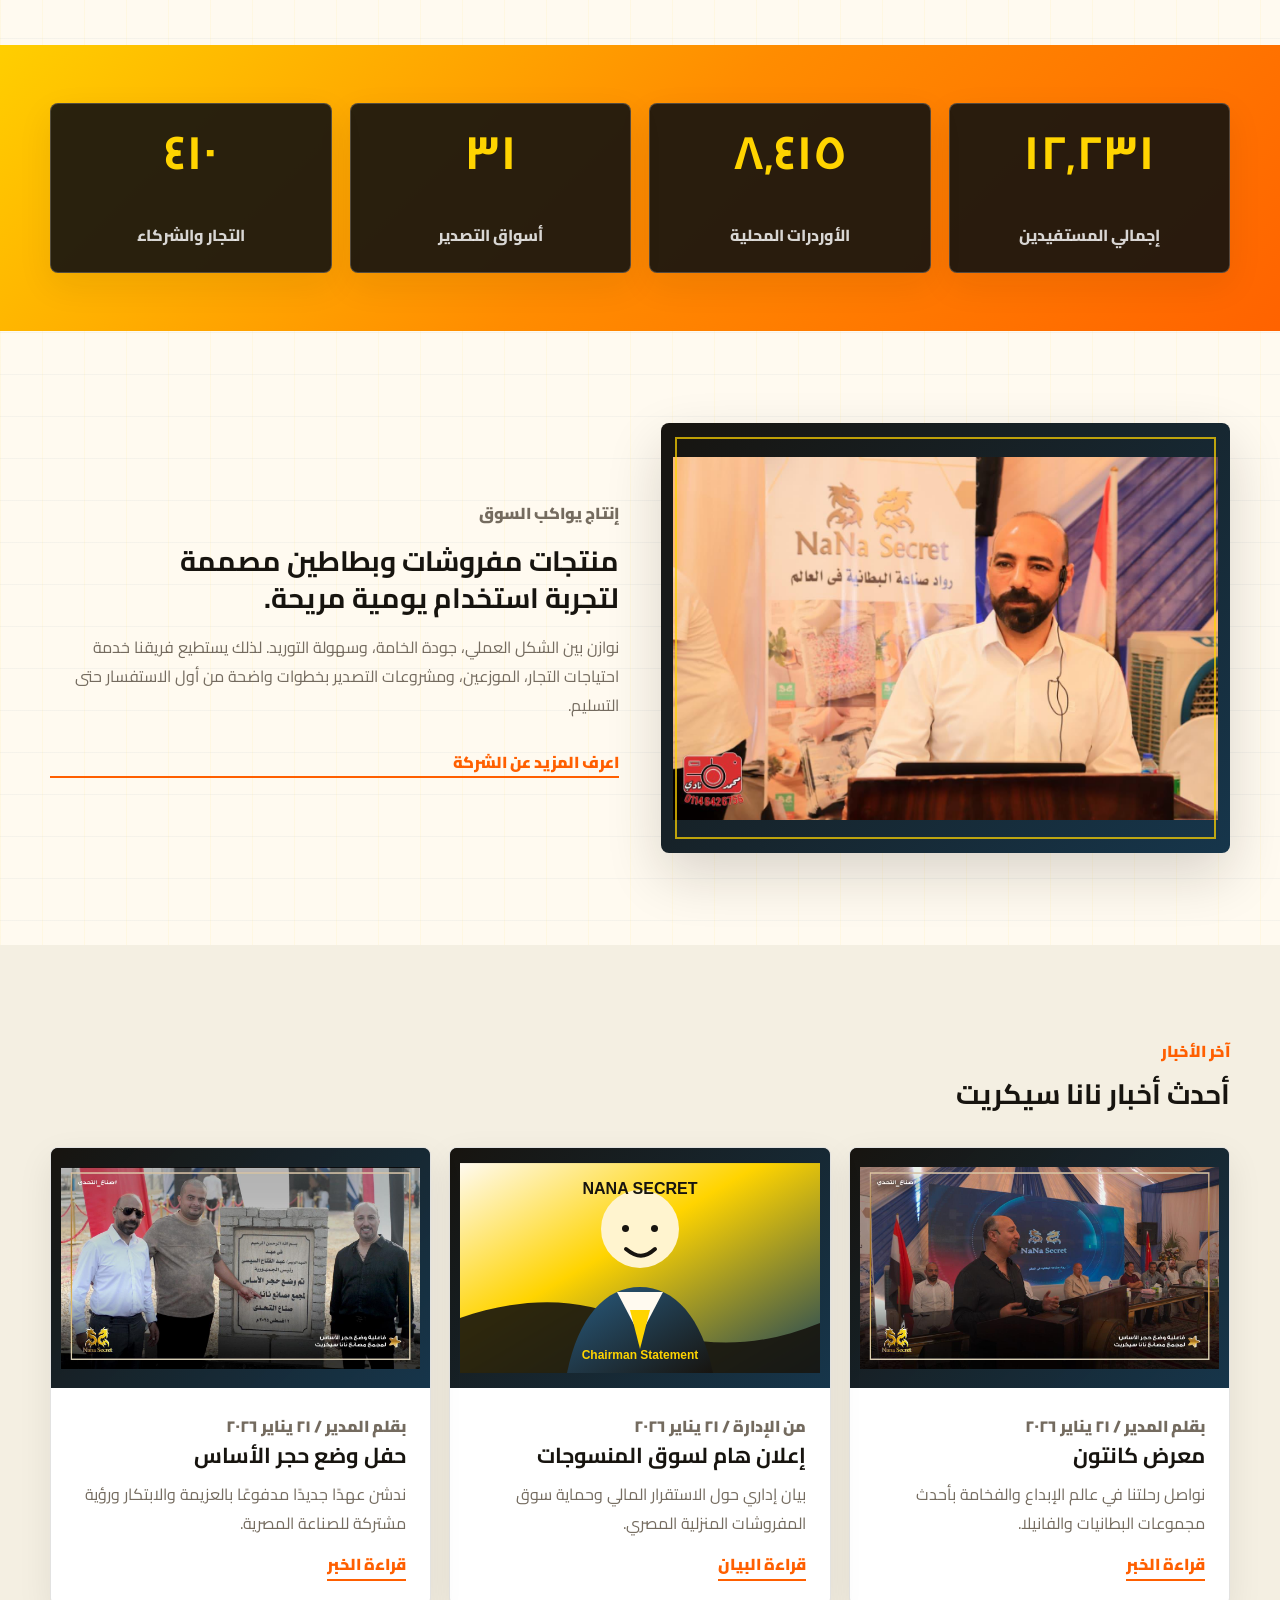
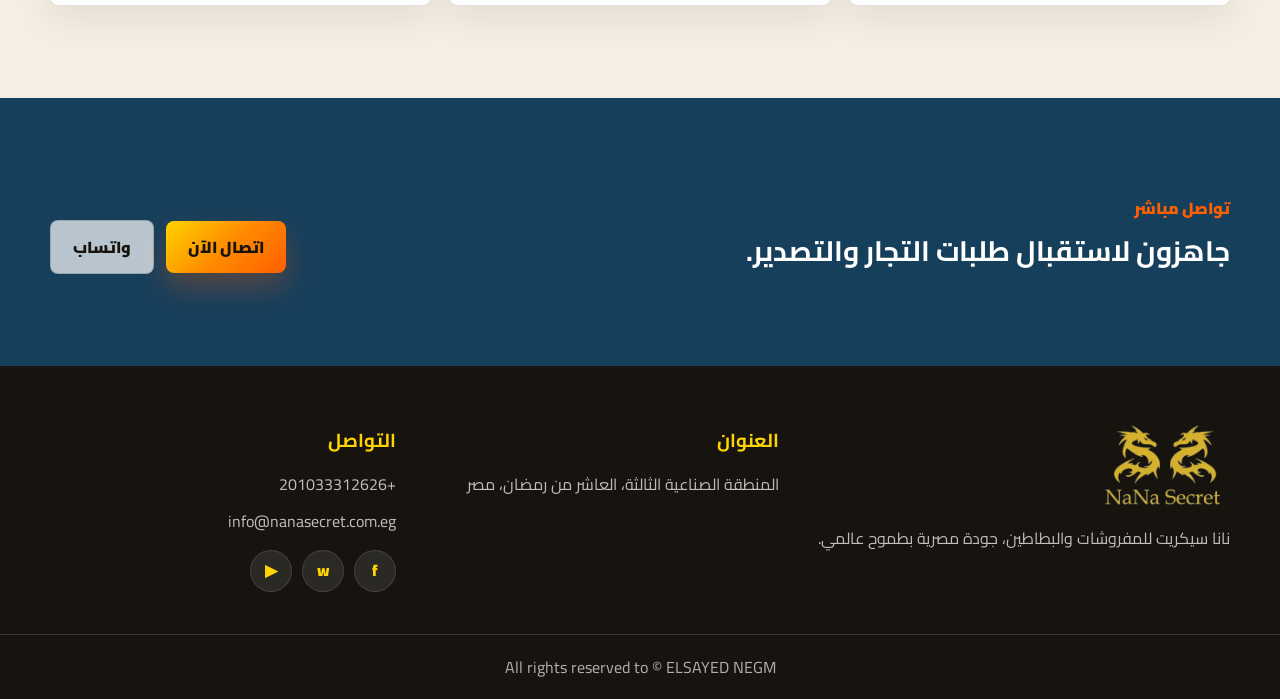
==== commit d1976160: "Add files via upload" ====
--- a/index.html
+++ b/index.html
@@ -9,6 +9,8 @@
   <link rel="shortcut icon" href="assets/images/logo.webp" type="image/webp">
   <link rel="apple-touch-icon" href="assets/images/logo.webp">
   <link rel="stylesheet" href="assets/css/styles.css">
+  <link rel="shortcut icon" href="assets/images/logo.webp" type="image/x-icon">
+  <link rel="shortcut icon" href="assets/images/fivicon.jpg" type="image/webp">
 </head>
 <body data-page="home">
   <a class="skip-link" href="#main" data-ar="تخطي إلى المحتوى" data-en="Skip to content">تخطي إلى المحتوى</a>
--- a/assets/css/styles.css
+++ b/assets/css/styles.css
@@ -130,8 +130,9 @@
 }
 
 .brand img {
-  width: 64px;
-  height: 48px;
+  width: 78px;
+  height: 56px;
+  flex: 0 0 auto;
   object-fit: contain;
   filter: drop-shadow(0 4px 12px rgba(255, 212, 0, 0.22));
 }
@@ -339,7 +340,7 @@
 .hero-content h1,
 .page-hero h1 {
   margin: 0;
-  font-size: 4rem;
+  font-size: 2rem;
   line-height: 1.22;
   text-wrap: balance;
 }
@@ -472,8 +473,8 @@
 .contact-details h2,
 .contact-form h2 {
   margin: 0;
-  line-height: 1.35;
-  font-size: 2.35rem;
+  line-height: 1.32;
+  font-size: clamp(1.75rem, 2vw, 2.08rem);
   text-wrap: balance;
 }
 
@@ -812,8 +813,8 @@
 
 .article-card h2 {
   margin: 0 0 18px;
-  font-size: 2.25rem;
-  line-height: 1.4;
+  font-size: clamp(1.65rem, 1.9vw, 1.95rem);
+  line-height: 1.36;
   text-wrap: balance;
 }
 
@@ -1600,7 +1601,7 @@
 .admin-toolbar h2 {
   margin: 0;
   line-height: 1.35;
-  font-size: 2rem;
+  font-size: clamp(1.65rem, 1.85vw, 1.9rem);
 }
 
 .admin-login-card p,
@@ -1988,7 +1989,7 @@
 
   .hero-content h1,
   .page-hero h1 {
-    font-size: 3.2rem;
+    font-size: 2.2rem;
   }
 
   .article-layout,
@@ -2090,7 +2091,7 @@
 
   .hero-content h1,
   .page-hero h1 {
-    font-size: 2.65rem;
+    font-size: 1.65rem;
   }
 
   .intro-grid,
@@ -2138,8 +2139,8 @@
   }
 
   .brand img {
-    width: 56px;
-    height: 42px;
+    width: 64px;
+    height: 48px;
   }
 
   .brand span {
@@ -2152,7 +2153,7 @@
 
   .hero-content h1,
   .page-hero h1 {
-    font-size: 2.15rem;
+    font-size: 1.15rem;
   }
 
   .hero-copy {
@@ -2171,7 +2172,7 @@
   .contact-form h2,
   .news-card-content h3,
   .article-card h2 {
-    font-size: 1.75rem;
+    font-size: 1.52rem;
   }
 
   .feature-grid,
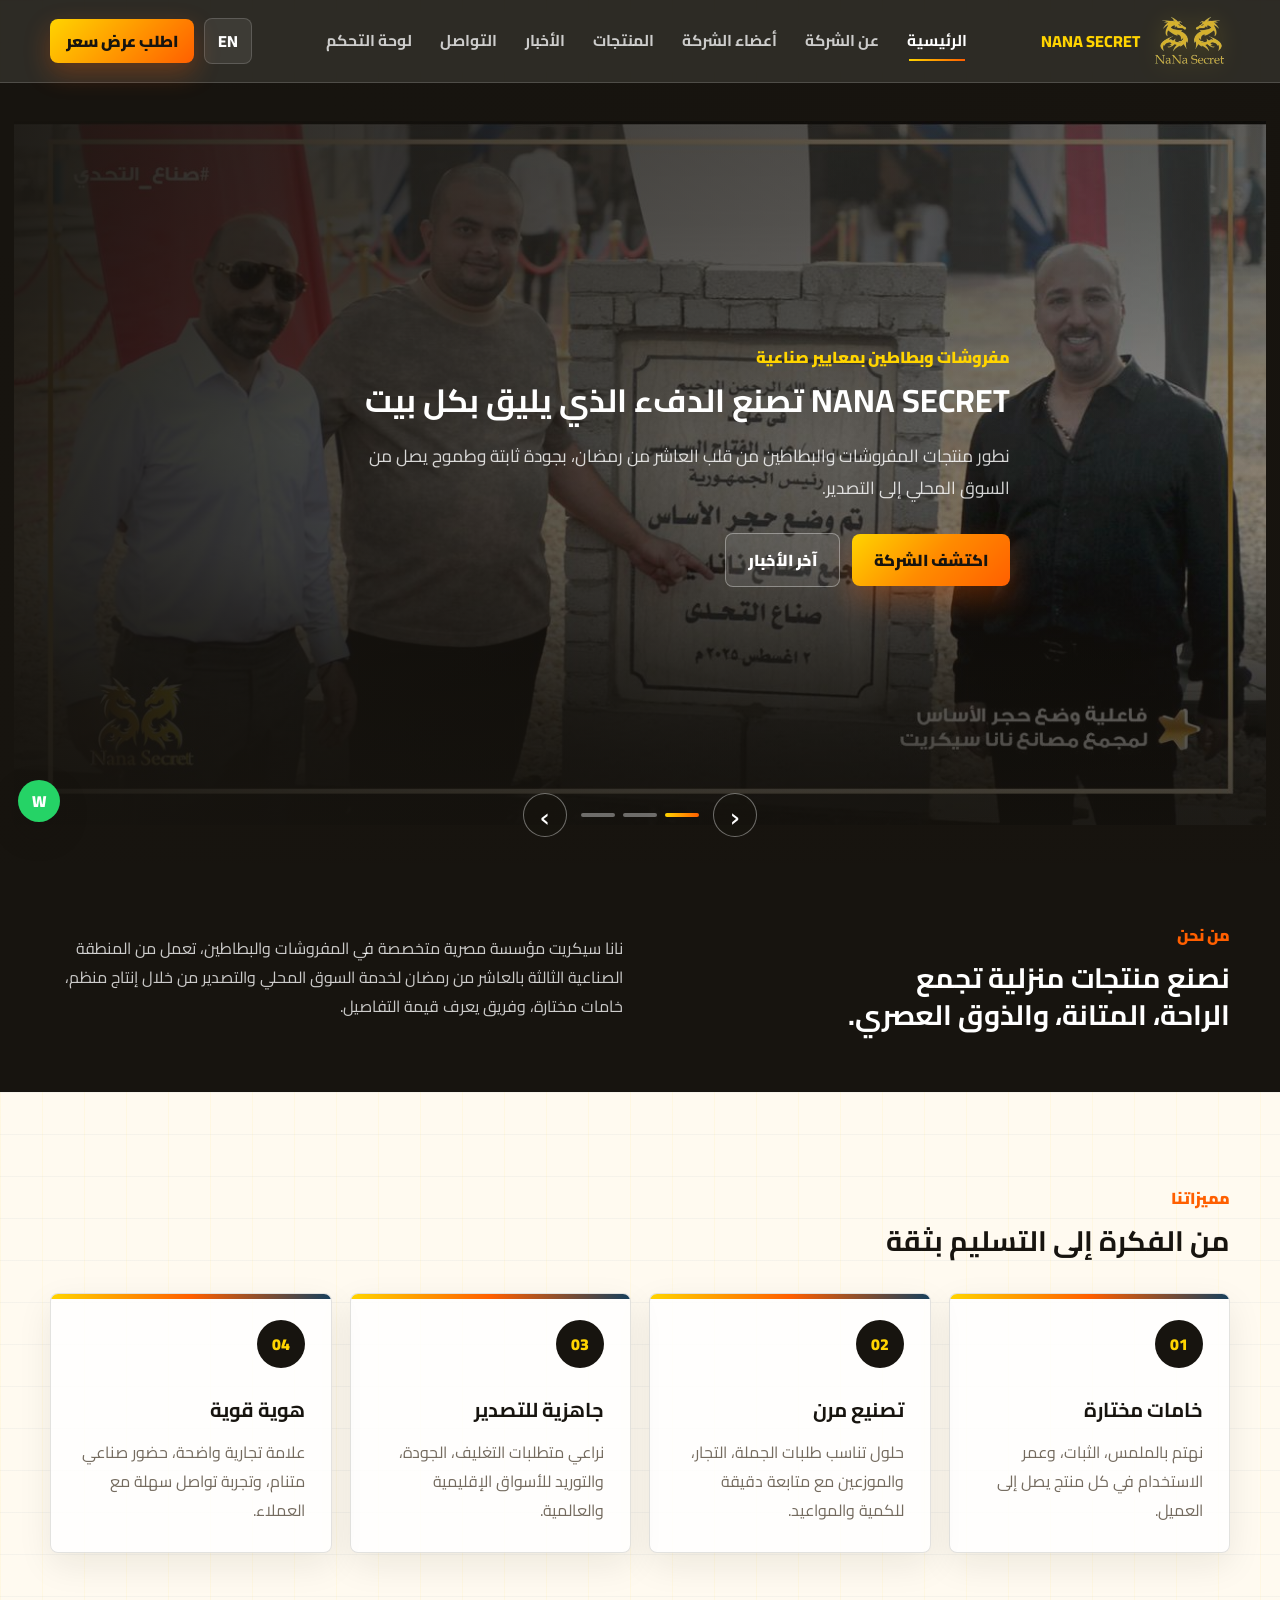
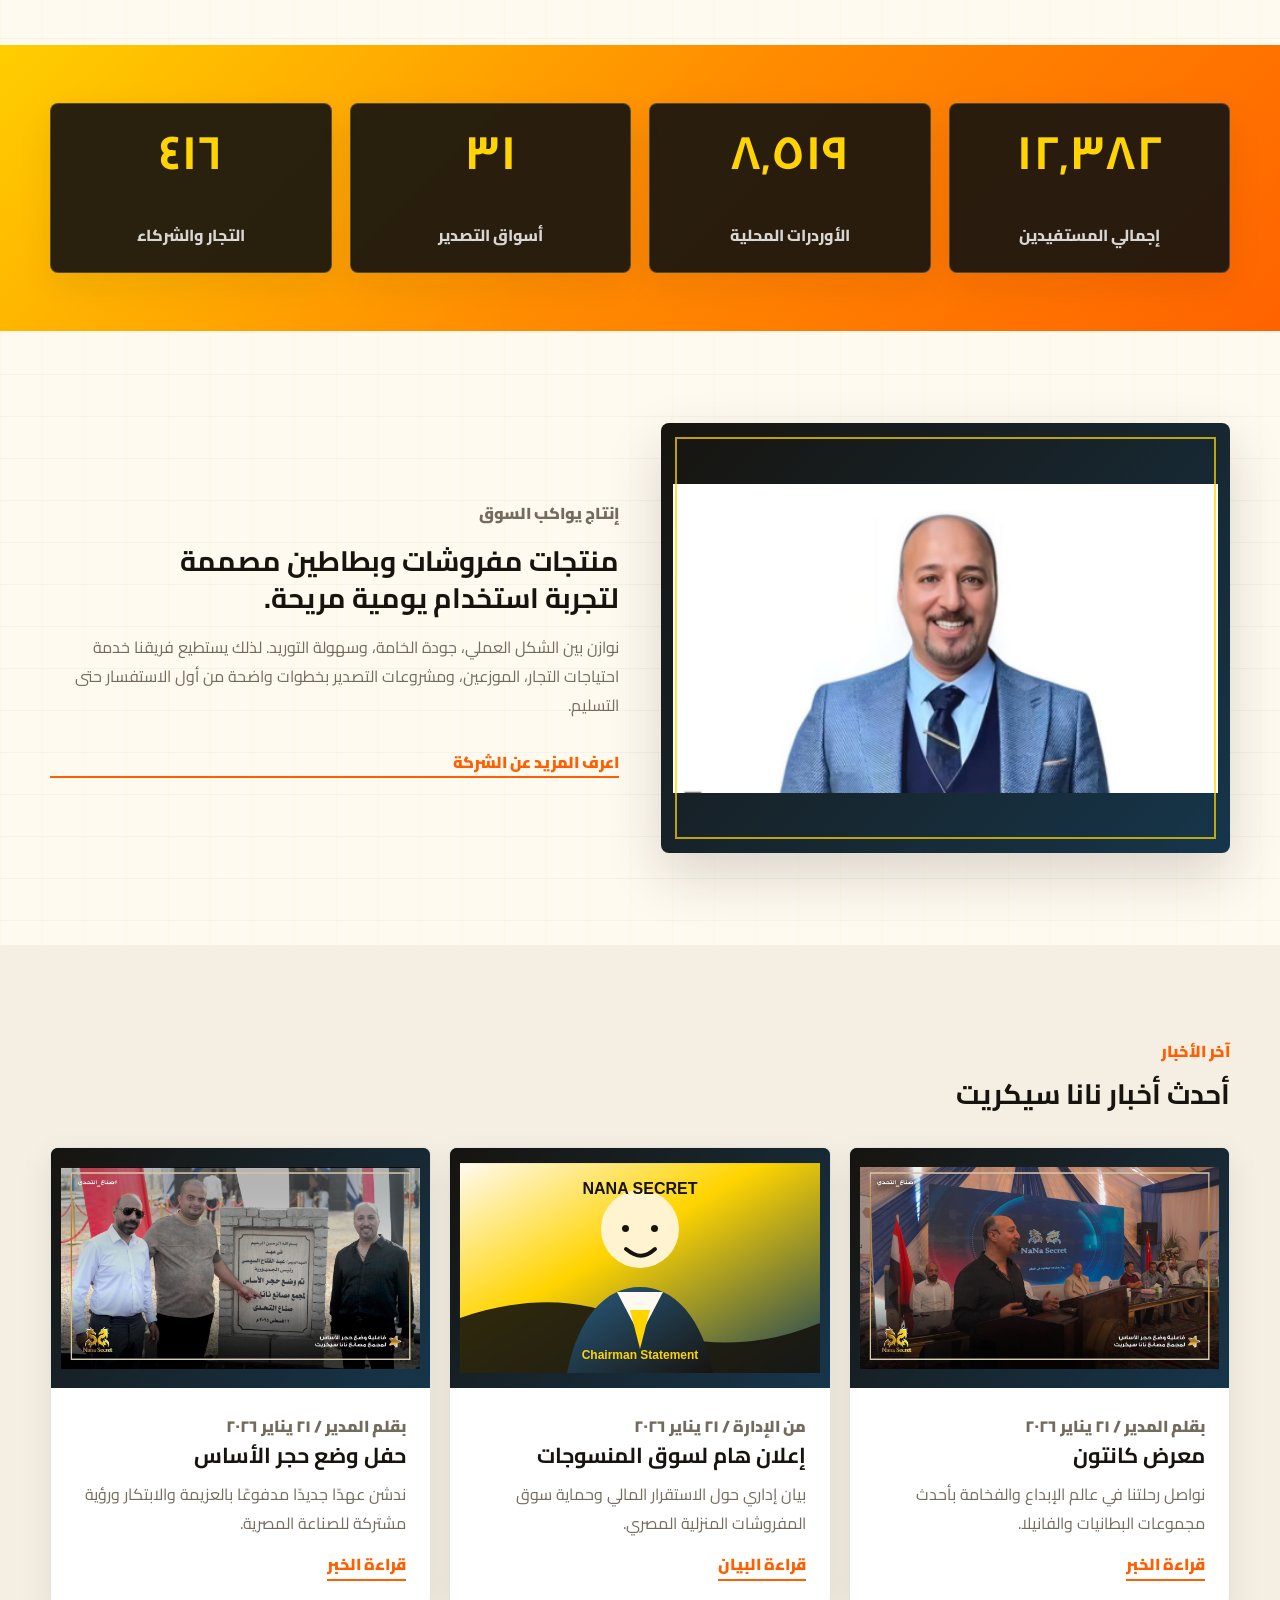
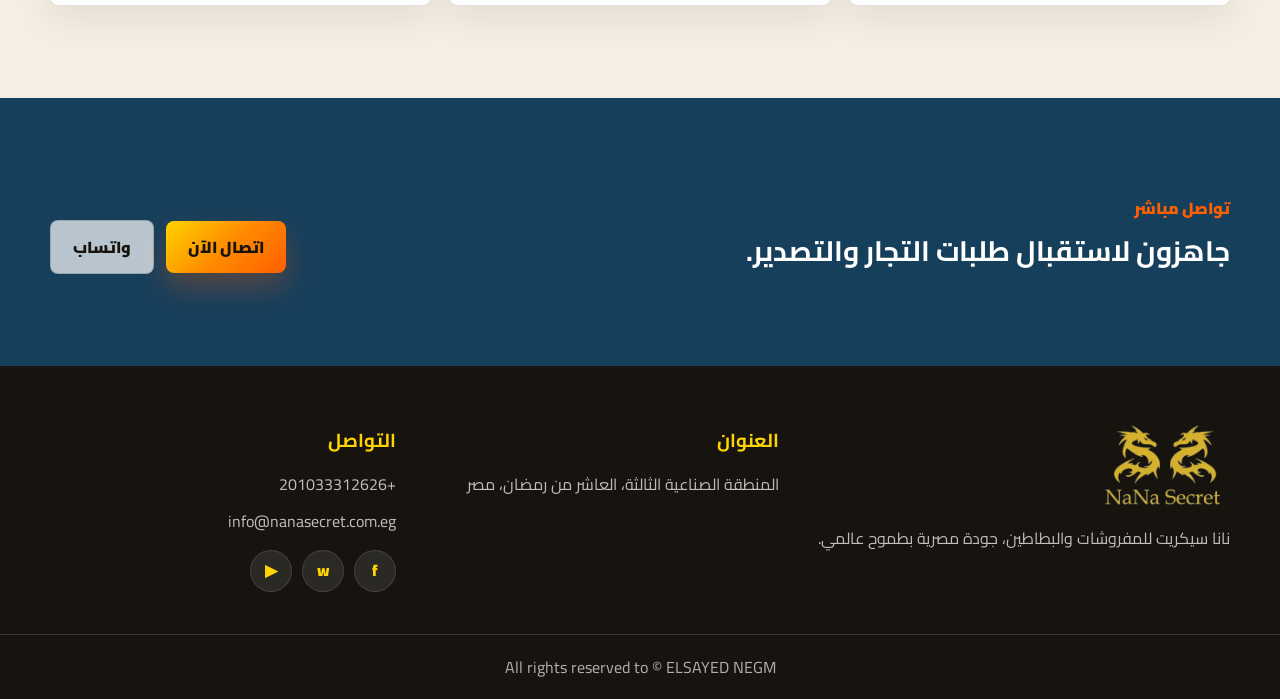
==== commit 5565bcb5: "Add files via upload" ====
--- a/index.html
+++ b/index.html
@@ -164,7 +164,7 @@
     <section class="section">
       <div class="container split-section">
         <div class="split-media reveal">
-          <img src="assets/images/event-3.jpg" alt="NANA SECRET presentation">
+          <img src="assets/images/Boos.png" alt="NANA SECRET presentation">
         </div>
         <div class="split-copy reveal">
           <p class="section-kicker" data-ar="إنتاج يواكب السوق" data-en="Production that follows the market">إنتاج يواكب السوق</p>
